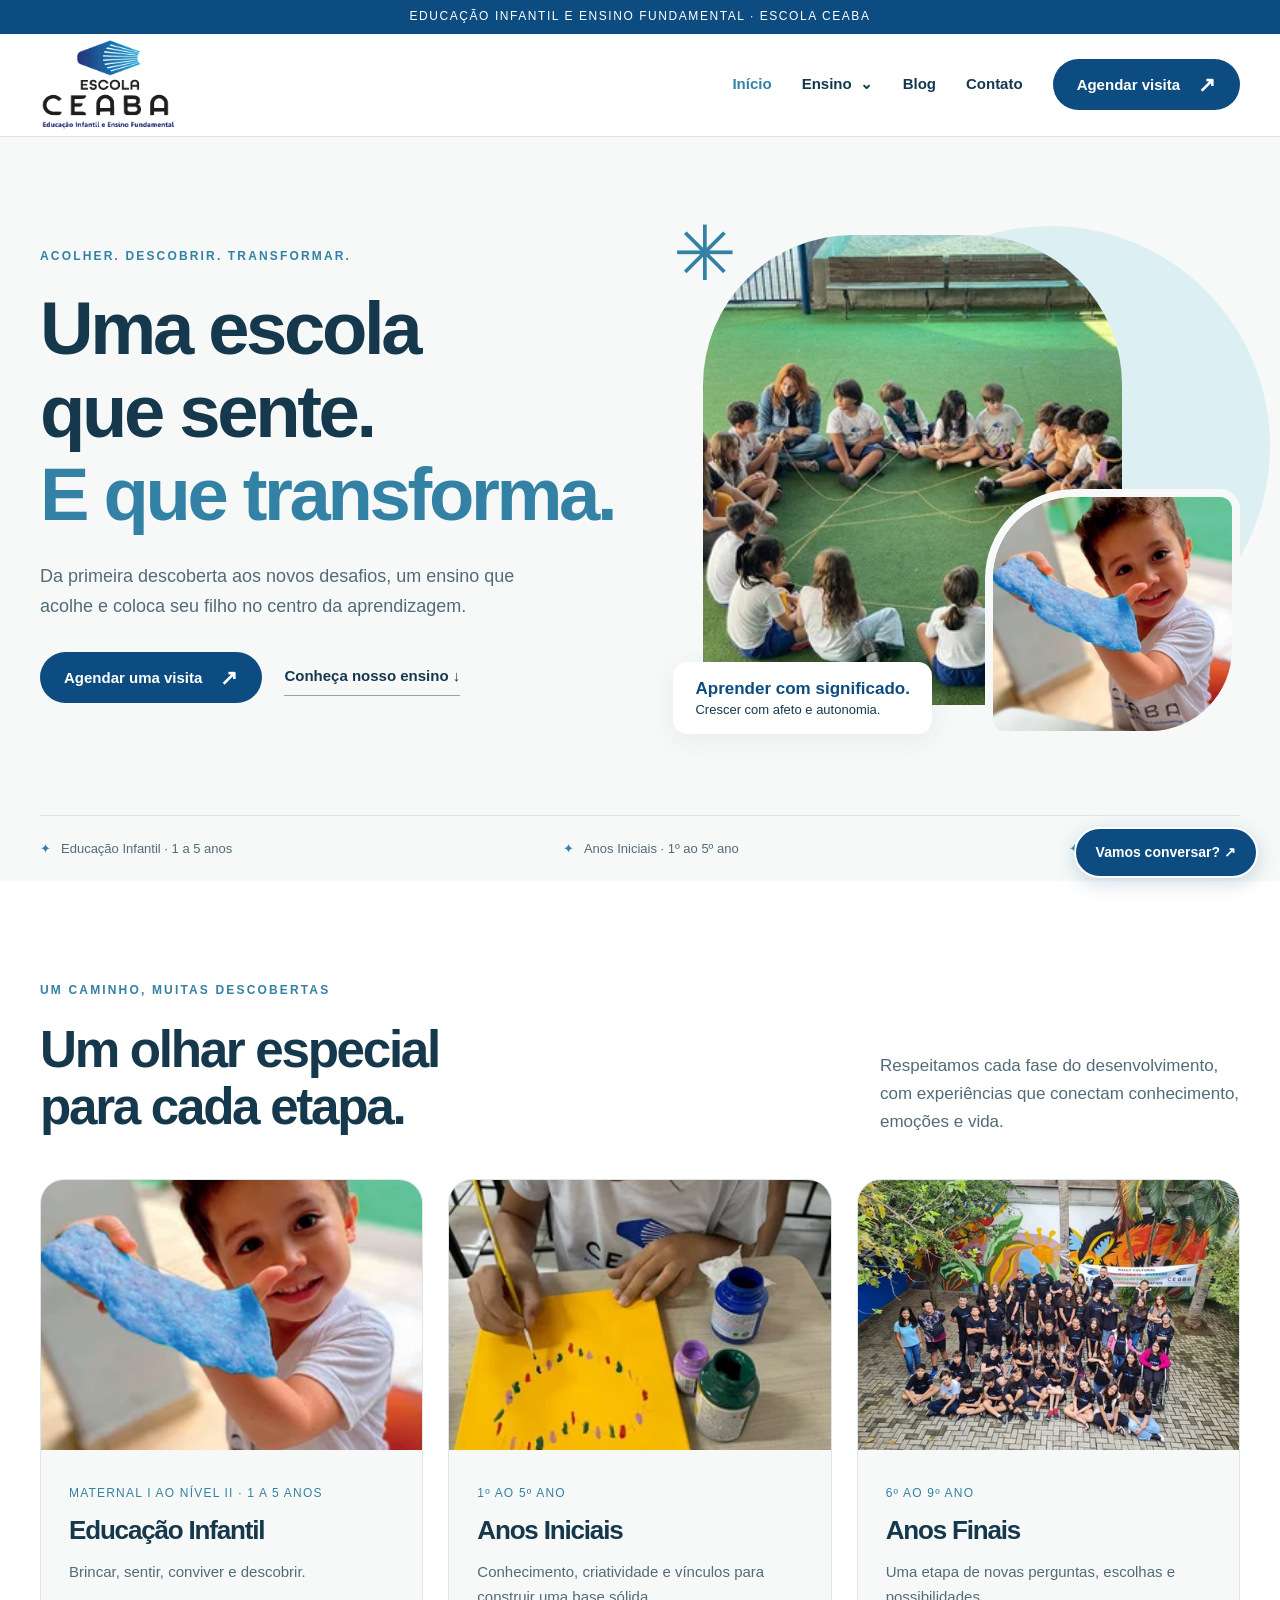
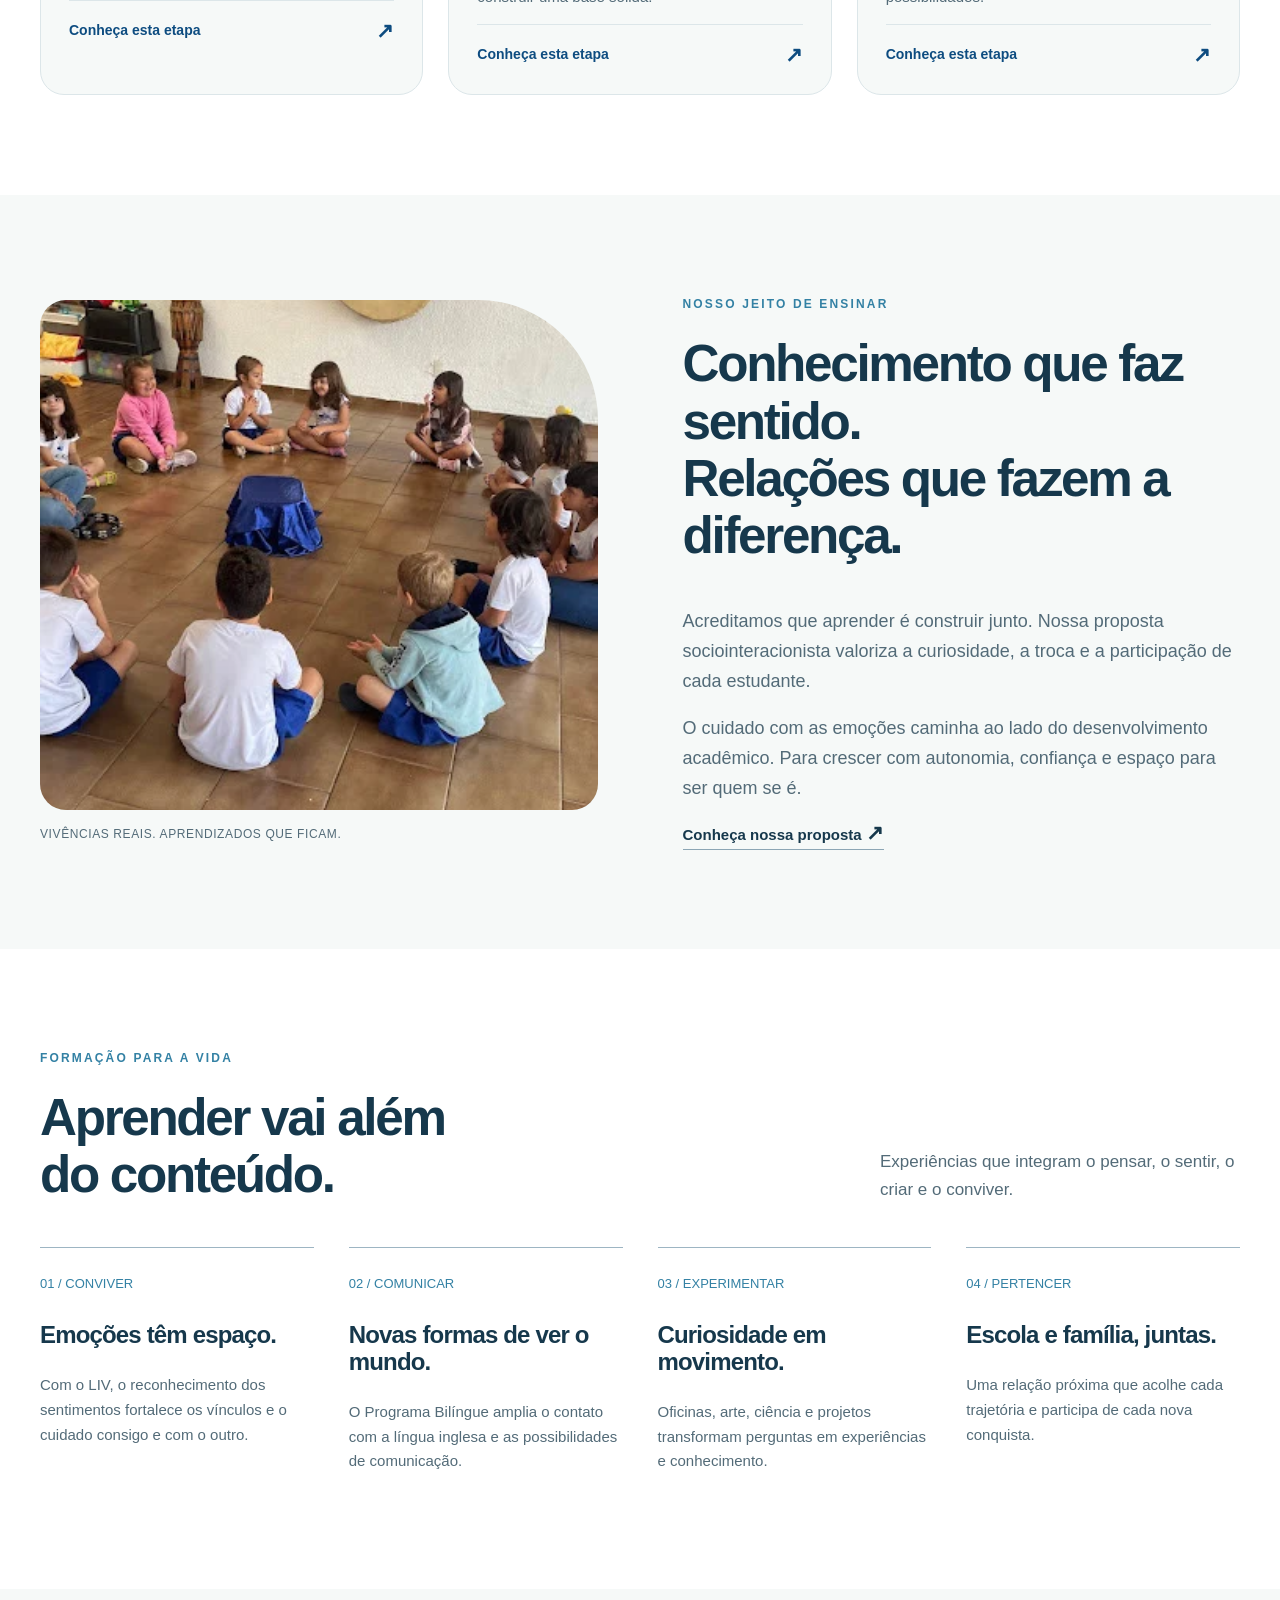
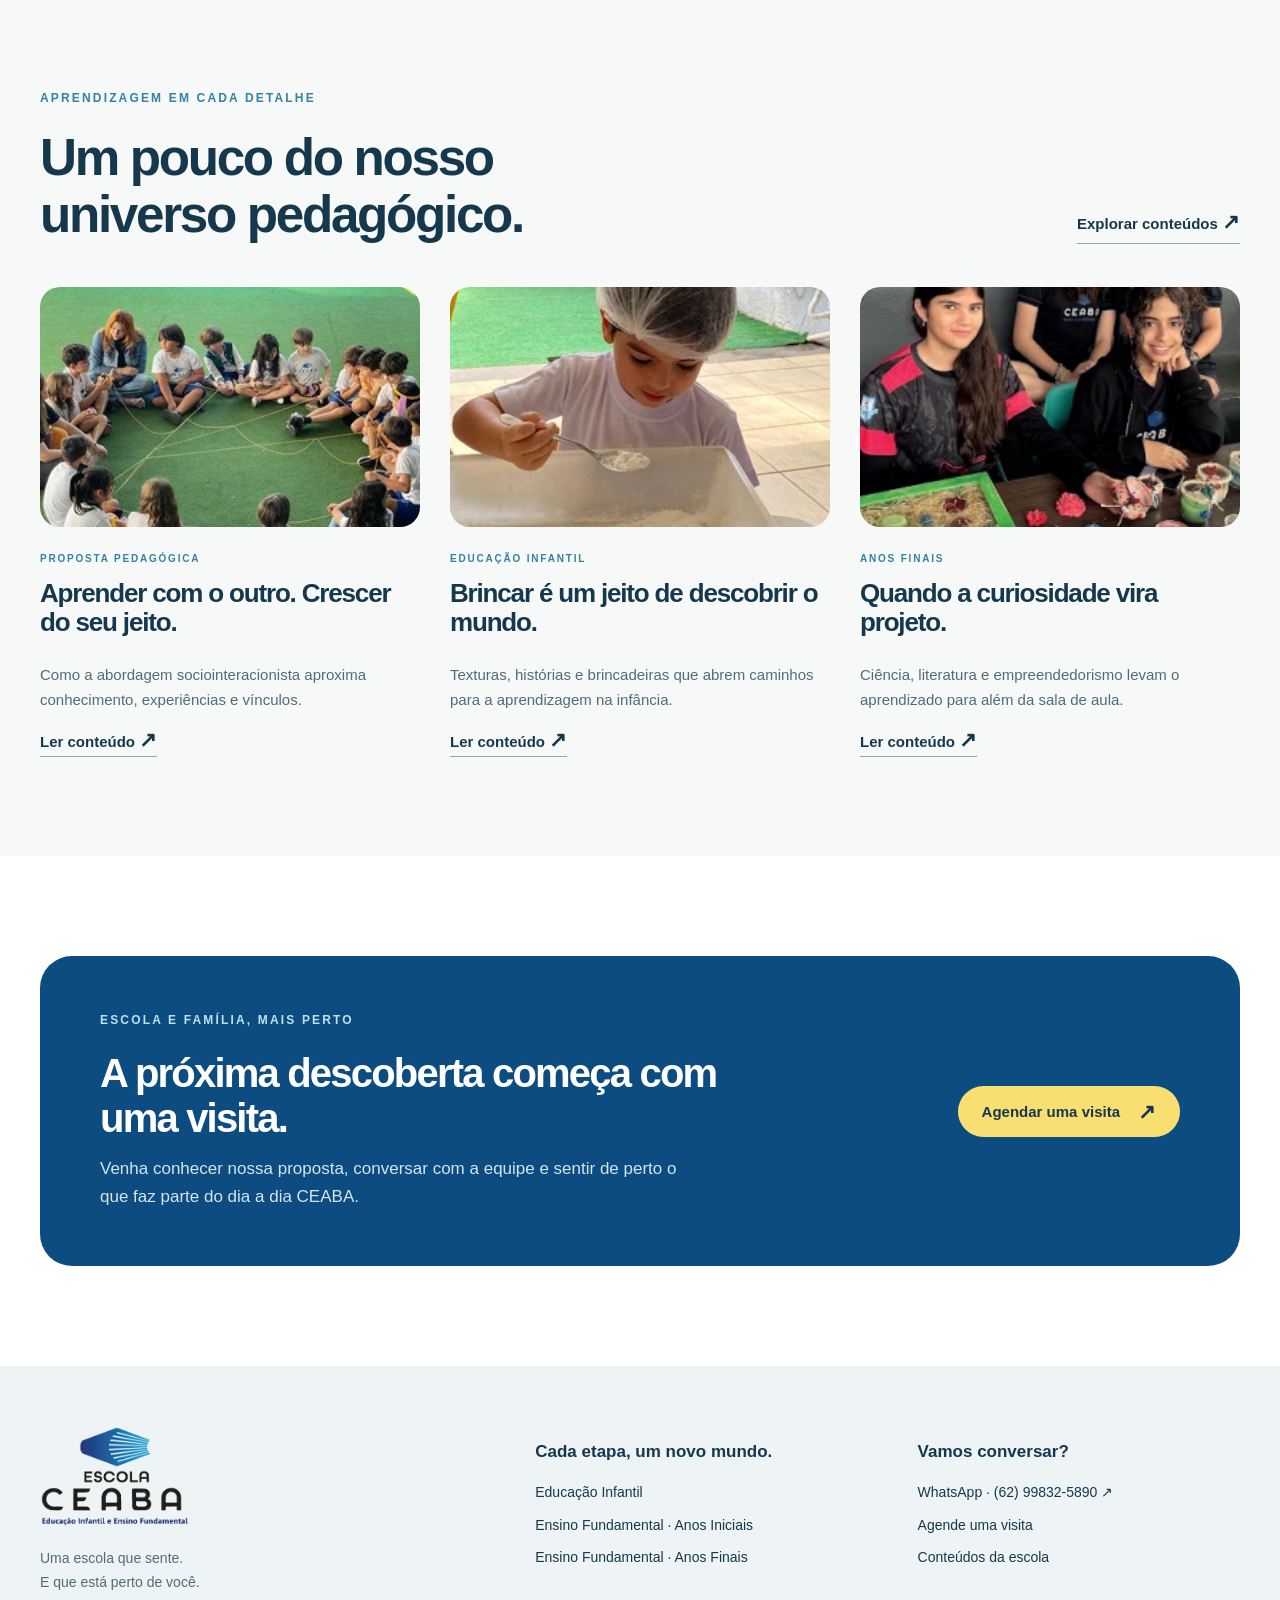
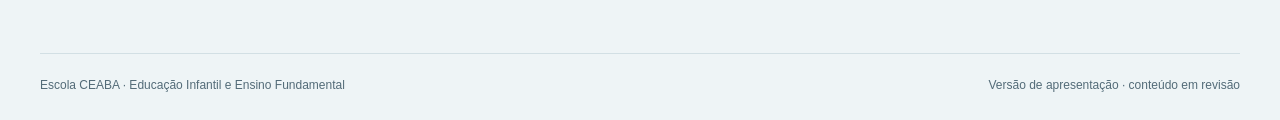
==== public/index.html @ 1a205216 "Cria primeira prévia do site CEABA compatível com HostGator" ====
<!doctype html>
<html lang="pt-BR"><head><meta charset="utf-8"><meta name="viewport" content="width=device-width,initial-scale=1">
<title>Uma escola que sente. E que transforma. | Escola CEABA</title><meta name="description" content="Conheça a proposta da Escola CEABA: Educação Infantil e Ensino Fundamental com acolhimento, aprendizagem e desenvolvimento integral.">
<meta name="robots" content="noindex,nofollow"><meta name="theme-color" content="#0d4c80">
<meta property="og:title" content="Uma escola que sente. E que transforma. | Escola CEABA"><meta property="og:description" content="Conheça a proposta da Escola CEABA: Educação Infantil e Ensino Fundamental com acolhimento, aprendizagem e desenvolvimento integral."><meta property="og:type" content="website"><meta property="og:locale" content="pt_BR">
<link rel="icon" href="assets/logo.png"><link rel="stylesheet" href="assets/style.css"><script src="assets/app.js" defer></script></head>
<body><a class="skip" href="#conteudo">Pular para o conteúdo</a><div class="topline">EDUCAÇÃO INFANTIL E ENSINO FUNDAMENTAL · ESCOLA CEABA</div>
<header class="header"><div class="wrap"><a class="brand" href="index.html" aria-label="Escola CEABA — início"><img src="assets/logo.png" alt="Escola CEABA" width="137" height="91"></a>
<button class="mobile-toggle" aria-controls="navigation" aria-expanded="false">Menu ☰</button>
<nav class="nav" id="navigation" aria-label="Navegação principal"><a href="index.html" aria-current="page">Início</a><details><summary>Ensino</summary><div class="subnav"><a href="educacao-infantil.html">Educação Infantil</a><a href="anos-iniciais.html">Anos Iniciais · 1º ao 5º</a><a href="anos-finais.html">Anos Finais · 6º ao 9º</a></div></details><a href="blog.html">Blog</a><a href="contato.html">Contato</a><a class="button " href="https://wa.me/5562998325890?text=Ol%C3%A1%21%20Estou%20entrando%20em%20contato%20atrav%C3%A9s%20do%20SITE%20para%20agendar%20uma%20visita." target="_blank" rel="noopener noreferrer">Agendar visita<span class="arrow" aria-hidden="true">↗</span></a></nav></div></header>
<main id="conteudo"><section class="hero"><div class="wrap"><div class="hero-grid"><div><span class="eyebrow">ACOLHER. DESCOBRIR. TRANSFORMAR.</span><h1>Uma escola<br>que sente.<br><em>E que transforma.</em></h1><p class="intro">Da primeira descoberta aos novos desafios, um ensino que acolhe e coloca seu filho no centro da aprendizagem.</p><div class="hero-actions"><a class="button " href="https://wa.me/5562998325890?text=Ol%C3%A1%21%20Estou%20entrando%20em%20contato%20atrav%C3%A9s%20do%20SITE%20para%20agendar%20uma%20visita." target="_blank" rel="noopener noreferrer">Agendar uma visita<span class="arrow" aria-hidden="true">↗</span></a><a class="text-link" href="#ensino">Conheça nosso ensino ↓</a></div></div><div class="hero-visual"><span class="visual-circle" aria-hidden="true"></span><span class="sun" aria-hidden="true">✳</span><img src="assets/acolhimento.webp" alt="Crianças em uma atividade coletiva no espaço da Escola CEABA" class="photo-main" loading="eager" decoding="async"><img src="assets/infantil.webp" alt="Criança explorando materiais em uma vivência da Educação Infantil" class="photo-small" loading="eager" decoding="async"><div class="photo-note"><strong>Aprender com significado.</strong>Crescer com afeto e autonomia.</div></div></div><div class="hero-bottom"><span>Educação Infantil · 1 a 5 anos</span><span>Anos Iniciais · 1º ao 5º ano</span><span>Anos Finais · 6º ao 9º ano</span></div></div></section>
<section class="section" id="ensino"><div class="wrap"><div class="section-head"><div><span class="eyebrow">UM CAMINHO, MUITAS DESCOBERTAS</span><h2>Um olhar especial<br>para cada etapa.</h2></div><p>Respeitamos cada fase do desenvolvimento, com experiências que conectam conhecimento, emoções e vida.</p></div><div class="stages"><a class="stage" href="educacao-infantil.html"><img src="assets/infantil.webp" alt="Vivência pedagógica da Escola CEABA" class="" loading="lazy" decoding="async"><div class="stage-body"><span class="label">Maternal I ao Nível II · 1 a 5 anos</span><h3>Educação Infantil</h3><p>Brincar, sentir, conviver e descobrir.</p><span class="more">Conheça esta etapa <span class="arrow" aria-hidden="true">↗</span></span></div></a><a class="stage" href="anos-iniciais.html"><img src="assets/iniciais.webp" alt="Vivência pedagógica da Escola CEABA" class="" loading="lazy" decoding="async"><div class="stage-body"><span class="label">1º ao 5º ano</span><h3>Anos Iniciais</h3><p>Conhecimento, criatividade e vínculos para construir uma base sólida.</p><span class="more">Conheça esta etapa <span class="arrow" aria-hidden="true">↗</span></span></div></a><a class="stage" href="anos-finais.html"><img src="assets/finais.webp" alt="Vivência pedagógica da Escola CEABA" class="" loading="lazy" decoding="async"><div class="stage-body"><span class="label">6º ao 9º ano</span><h3>Anos Finais</h3><p>Uma etapa de novas perguntas, escolhas e possibilidades.</p><span class="more">Conheça esta etapa <span class="arrow" aria-hidden="true">↗</span></span></div></a></div></div></section>
<section class="section soft" id="proposta"><div class="wrap split"><div class="split-photo"><img src="assets/musica.webp" alt="Estudantes em uma atividade de musicalização na Escola CEABA" class="" loading="lazy" decoding="async"><div class="caption">VIVÊNCIAS REAIS. APRENDIZADOS QUE FICAM.</div></div><div><span class="eyebrow">NOSSO JEITO DE ENSINAR</span><h2>Conhecimento que faz sentido.<br>Relações que fazem a diferença.</h2><p>Acreditamos que aprender é construir junto. Nossa proposta sociointeracionista valoriza a curiosidade, a troca e a participação de cada estudante.</p><p>O cuidado com as emoções caminha ao lado do desenvolvimento acadêmico. Para crescer com autonomia, confiança e espaço para ser quem se é.</p><a class="text-link" href="blog-aprender-com-o-outro.html">Conheça nossa proposta <span class="arrow" aria-hidden="true">↗</span></a></div></div></section>
<section class="section"><div class="wrap"><div class="section-head"><div><span class="eyebrow">FORMAÇÃO PARA A VIDA</span><h2>Aprender vai além<br>do conteúdo.</h2></div><p>Experiências que integram o pensar, o sentir, o criar e o conviver.</p></div><div class="pillars"><div class="pillar"><span class="pillar-number">01 / CONVIVER</span><h3>Emoções têm espaço.</h3><p>Com o LIV, o reconhecimento dos sentimentos fortalece os vínculos e o cuidado consigo e com o outro.</p></div><div class="pillar"><span class="pillar-number">02 / COMUNICAR</span><h3>Novas formas de ver o mundo.</h3><p>O Programa Bilíngue amplia o contato com a língua inglesa e as possibilidades de comunicação.</p></div><div class="pillar"><span class="pillar-number">03 / EXPERIMENTAR</span><h3>Curiosidade em movimento.</h3><p>Oficinas, arte, ciência e projetos transformam perguntas em experiências e conhecimento.</p></div><div class="pillar"><span class="pillar-number">04 / PERTENCER</span><h3>Escola e família, juntas.</h3><p>Uma relação próxima que acolhe cada trajetória e participa de cada nova conquista.</p></div></div></div></section>
<section class="section soft"><div class="wrap"><div class="section-head"><div><span class="eyebrow">APRENDIZAGEM EM CADA DETALHE</span><h2>Um pouco do nosso<br>universo pedagógico.</h2></div><a class="text-link" href="blog.html">Explorar conteúdos <span class="arrow" aria-hidden="true">↗</span></a></div><div class="story-grid"><article class="story"><a href="blog-aprender-com-o-outro.html"><img src="assets/acolhimento.webp" alt="Aprender com o outro. Crescer do seu jeito." class="" loading="lazy" decoding="async"><span class="eyebrow">Proposta pedagógica</span><h3>Aprender com o outro. Crescer do seu jeito.</h3><p>Como a abordagem sociointeracionista aproxima conhecimento, experiências e vínculos.</p><span class="text-link">Ler conteúdo <span class="arrow" aria-hidden="true">↗</span></span></a></article><article class="story"><a href="blog-brincar-e-descobrir.html"><img src="assets/sensorial.webp" alt="Brincar é um jeito de descobrir o mundo." class="" loading="lazy" decoding="async"><span class="eyebrow">Educação Infantil</span><h3>Brincar é um jeito de descobrir o mundo.</h3><p>Texturas, histórias e brincadeiras que abrem caminhos para a aprendizagem na infância.</p><span class="text-link">Ler conteúdo <span class="arrow" aria-hidden="true">↗</span></span></a></article><article class="story"><a href="blog-conhecimento-em-acao.html"><img src="assets/ciencias.webp" alt="Quando a curiosidade vira projeto." class="" loading="lazy" decoding="async"><span class="eyebrow">Anos Finais</span><h3>Quando a curiosidade vira projeto.</h3><p>Ciência, literatura e empreendedorismo levam o aprendizado para além da sala de aula.</p><span class="text-link">Ler conteúdo <span class="arrow" aria-hidden="true">↗</span></span></a></article></div></div></section><section class="section"><div class="wrap"><div class="wide-cta"><div><span class="eyebrow" style="color:#bce3ed">ESCOLA E FAMÍLIA, MAIS PERTO</span><h2>A próxima descoberta começa com uma visita.</h2><p>Venha conhecer nossa proposta, conversar com a equipe e sentir de perto o que faz parte do dia a dia CEABA.</p></div><a class="button yellow" href="https://wa.me/5562998325890?text=Ol%C3%A1%21%20Estou%20entrando%20em%20contato%20atrav%C3%A9s%20do%20SITE%20para%20agendar%20uma%20visita." target="_blank" rel="noopener noreferrer">Agendar uma visita<span class="arrow" aria-hidden="true">↗</span></a></div></div></section></main>
<footer class="footer"><div class="wrap"><div class="footer-grid"><div><img src="assets/logo.png" alt="Escola CEABA" width="150" height="101" loading="lazy"><p>Uma escola que sente.<br>E que está perto de você.</p></div><div><h3>Cada etapa, um novo mundo.</h3><a href="educacao-infantil.html">Educação Infantil</a><a href="anos-iniciais.html">Ensino Fundamental · Anos Iniciais</a><a href="anos-finais.html">Ensino Fundamental · Anos Finais</a></div><div><h3>Vamos conversar?</h3><a href="https://wa.me/5562998325890?text=Ol%C3%A1%21%20Estou%20entrando%20em%20contato%20atrav%C3%A9s%20do%20SITE%20para%20agendar%20uma%20visita." target="_blank" rel="noopener noreferrer">WhatsApp · (62) 99832-5890 ↗</a><a href="contato.html">Agende uma visita</a><a href="blog.html">Conteúdos da escola</a></div></div><div class="footer-bottom"><span>Escola CEABA · Educação Infantil e Ensino Fundamental</span><span>Versão de apresentação · conteúdo em revisão</span></div></div></footer>
<a class="whatsapp" href="https://wa.me/5562998325890?text=Ol%C3%A1%21%20Estou%20entrando%20em%20contato%20atrav%C3%A9s%20do%20SITE%20para%20agendar%20uma%20visita." target="_blank" rel="noopener noreferrer" aria-label="Conversar com a Escola CEABA pelo WhatsApp (abre em nova aba)">Vamos conversar? ↗</a></body></html>
---- public/assets/style.css ----
@charset "UTF-8";
:root{--navy:#0d4c80;--blue:#3381a4;--sky:#86ccdb;--ink:#16384c;--muted:#536b78;--paper:#f6f9f8;--yellow:#f9df72;--line:#dce6e9;--radius:24px}*{box-sizing:border-box}html{scroll-behavior:smooth;scroll-padding-top:120px}body{margin:0;color:var(--ink);font-family:"Trebuchet MS",Arial,sans-serif;font-size:17px;line-height:1.65;background:white}a{color:inherit;text-decoration:none}button{font:inherit;cursor:pointer}img{max-width:100%;display:block}h1,h2,h3,p{margin-top:0}h1,h2,h3{line-height:1.12;letter-spacing:-.045em}h1{font-size:clamp(44px,5.8vw,84px);font-weight:700}h2{font-size:clamp(32px,4vw,53px)}h3{font-size:26px}p{color:var(--muted)}.wrap{width:min(1200px,calc(100% - 64px));margin:auto}.skip{position:fixed;top:-100px;left:16px;padding:12px;background:white;z-index:100}.skip:focus{top:12px}:focus-visible{outline:3px solid #be6a00;outline-offset:5px}.topline{background:var(--navy);color:white;font-size:12px;letter-spacing:.13em;padding:7px;text-align:center}.header{position:sticky;top:0;background:#fffffff5;backdrop-filter:blur(15px);z-index:20;border-bottom:1px solid var(--line)}.header .wrap{display:flex;align-items:center;justify-content:space-between;gap:30px;min-height:102px}.brand img{width:137px;height:91px;object-fit:contain}.nav{display:flex;gap:30px;align-items:center;font-size:15px;font-weight:700}.nav>a:not(.button),.nav summary{padding:16px 0}.nav a[aria-current=page]{color:var(--blue)}.nav details{position:relative}.nav summary{cursor:pointer;list-style:none}.nav summary::after{content:'⌄';margin-left:8px}.subnav{position:absolute;top:100%;left:-22px;min-width:260px;background:white;box-shadow:0 15px 40px #123b5020;padding:14px;border-radius:15px;border:1px solid var(--line)}.subnav a{display:block;padding:12px;border-radius:8px}.subnav a:hover{background:var(--paper)}.button{display:inline-flex;align-items:center;justify-content:center;gap:18px;border:1px solid transparent;background:var(--navy);color:white;border-radius:100px;padding:14px 23px;font-size:15px;font-weight:700;line-height:1.4;transition:background .2s,transform .2s}.button:hover{background:#07395f;transform:translateY(-2px)}.button.light{background:white;color:var(--navy)}.button.yellow{background:var(--yellow);color:var(--ink)}.button.outline{background:transparent;color:var(--navy);border-color:#8aa4b4}.arrow{font-size:21px;line-height:1}.mobile-toggle{display:none}.eyebrow{display:block;text-transform:uppercase;font-size:12px;letter-spacing:.18em;font-weight:700;color:var(--blue);margin-bottom:20px}.hero{background:var(--paper);position:relative;overflow:hidden}.hero-grid{display:grid;grid-template-columns:1.03fr 1fr;gap:50px;align-items:center;padding-top:74px;padding-bottom:76px}.hero h1{margin-bottom:26px}.hero h1 em{font-style:normal;color:var(--blue)}.hero .intro{max-width:480px;font-size:18px;margin-bottom:30px}.hero-actions{display:flex;gap:22px;align-items:center;flex-wrap:wrap}.text-link{font-weight:700;font-size:15px;border-bottom:1px solid #8ca6b5;padding:6px 0}.hero-visual{position:relative;padding:24px 0 34px 30px;min-height:525px}.photo-main{width:78%;height:470px;object-fit:cover;image-rendering:auto;border-radius:150px 150px 26px 26px;position:relative;z-index:2}.photo-small{position:absolute;bottom:0;right:0;width:45%;height:250px;object-fit:cover;border:8px solid var(--paper);border-radius:90px 20px 90px 20px;z-index:3}.visual-circle{width:440px;height:440px;position:absolute;right:-30px;top:15px;border-radius:50%;background:#dceff2}.sun{position:absolute;left:0;top:5px;color:var(--blue);font-size:76px;line-height:1;z-index:3}.photo-note{position:absolute;bottom:5px;left:0;z-index:4;background:white;padding:15px 22px;border-radius:14px;box-shadow:0 6px 25px #173d4912;font-size:13px;line-height:1.4}.photo-note strong{display:block;color:var(--navy);font-size:17px}.hero-bottom{border-top:1px solid var(--line);display:flex;justify-content:space-between;gap:20px;padding:22px 0;font-size:13px;color:var(--muted)}.hero-bottom span::before{content:'✦';color:var(--blue);margin-right:10px}.section{padding:100px 0}.section.soft{background:var(--paper)}.section-head{display:flex;justify-content:space-between;gap:60px;align-items:flex-end;margin-bottom:43px}.section-head h2{max-width:600px;margin-bottom:0}.section-head p{max-width:360px;margin:0}.stages{display:grid;grid-template-columns:repeat(3,1fr);gap:25px}.stage{border-radius:var(--radius);overflow:hidden;background:var(--paper);border:1px solid var(--line);transition:transform .2s}.stage:hover{transform:translateY(-6px)}.stage>img{width:100%;height:270px;object-fit:cover}.stage-body{padding:28px}.stage .label{font-size:12px;color:var(--blue);text-transform:uppercase;letter-spacing:.1em}.stage h3{margin:10px 0 15px}.stage p{font-size:15px}.stage .more{display:flex;align-items:center;justify-content:space-between;font-size:14px;font-weight:700;padding-top:18px;border-top:1px solid var(--line);color:var(--navy)}.split{display:grid;grid-template-columns:1fr 1fr;gap:85px;align-items:center}.split-photo{position:relative}.split-photo>img{width:100%;height:510px;object-fit:cover;border-radius:26px 120px 26px 26px}.caption{margin-top:15px;font-size:12px;letter-spacing:.05em;color:var(--muted)}.quote-mark{font-size:80px;color:var(--sky);line-height:1;display:block}.split p{font-size:18px}.pillars{display:grid;grid-template-columns:repeat(4,1fr);gap:35px}.pillar{border-top:1px solid #9db5c3;padding-top:25px}.pillar-number{color:var(--blue);font-size:13px;margin-bottom:28px;display:block}.pillar h3{font-size:24px;letter-spacing:-.035em}.pillar p{font-size:15px}.wide-cta{background:var(--navy);color:white;border-radius:32px;padding:55px 60px;display:flex;align-items:center;justify-content:space-between;gap:30px;position:relative;overflow:hidden}.wide-cta h2{font-size:40px;max-width:620px;margin-bottom:15px}.wide-cta p{color:#d4e5ef;margin-bottom:0;max-width:590px}.wide-cta .button{flex-shrink:0}.story-grid{display:grid;grid-template-columns:repeat(3,1fr);gap:30px}.story img{width:100%;height:240px;object-fit:cover;border-radius:20px}.story .eyebrow{margin-top:24px;margin-bottom:12px;font-size:10px}.story h3{font-size:26px}.story p{font-size:15px}.story a:hover h3{text-decoration:underline}.footer{padding:60px 0 25px;background:#eef4f6}.footer-grid{display:grid;grid-template-columns:1.35fr 1fr 1fr;gap:60px}.footer img{width:150px;margin-bottom:20px}.footer p,.footer a{font-size:14px}.footer h3{font-size:17px;letter-spacing:0;margin:16px 0 20px}.footer a{display:block;margin:9px 0}.footer a:hover{text-decoration:underline}.footer-bottom{border-top:1px solid #d2dfe4;margin-top:45px;padding-top:22px;display:flex;justify-content:space-between;font-size:12px;color:var(--muted)}.whatsapp{position:fixed;bottom:22px;right:22px;z-index:30;background:var(--navy);color:white;box-shadow:0 5px 20px #0d4c8033;border:2px solid white;border-radius:40px;padding:12px 20px;font-size:14px;font-weight:700}.page-hero{padding:65px 0 70px;background:var(--paper)}.crumb{font-size:12px;color:var(--muted);margin-bottom:30px}.page-hero h1{font-size:clamp(40px,5vw,65px);max-width:800px}.page-hero .lead{font-size:20px;max-width:700px}.page-hero .split{gap:65px}.page-hero img{width:100%;height:420px;object-fit:cover;border-radius:90px 24px 90px 24px}.age{display:inline-block;margin-bottom:18px;border:1px solid #b2cbd5;border-radius:40px;padding:6px 14px;color:var(--blue);font-size:13px}.content{max-width:800px;margin:auto}.content h2{font-size:36px;margin-top:48px}.content p{font-size:18px}.projects{display:grid;grid-template-columns:1fr 1fr;gap:20px}.project{padding:28px 30px;background:var(--paper);border-radius:18px;border:1px solid var(--line)}.project h3{font-size:23px;margin-bottom:12px}.project p{font-size:16px;margin:0}.schedule{display:flex;gap:35px;padding:28px 0;border-top:1px solid var(--line);border-bottom:1px solid var(--line);margin:35px 0}.schedule strong{display:block;color:var(--navy)}.faq{margin-top:25px}.faq details{border-bottom:1px solid var(--line);padding:22px 0}.faq summary{font-weight:700;cursor:pointer}.faq p{padding-top:15px;margin-bottom:0}.contact-grid{display:grid;grid-template-columns:1fr 1fr;gap:50px}.contact-box{border:1px solid var(--line);border-radius:24px;padding:36px}.contact-box h2{font-size:30px}.contact-box ul{padding-left:20px;color:var(--muted)}.notice{background:#fff9e7;padding:20px 25px;border-left:3px solid #e8c45c;border-radius:5px;color:#615337;font-size:14px}.article-meta{font-size:12px;text-transform:uppercase;letter-spacing:.12em;color:var(--blue)}.article-cover{width:100%;max-height:480px;object-fit:cover;border-radius:24px;margin-bottom:45px}.article-nav{margin-bottom:30px}.visually-hidden{position:absolute;width:1px;height:1px;overflow:hidden;clip:rect(0,0,0,0)}
@media(min-width:1450px){.hero-grid{padding-top:90px;padding-bottom:90px}}@media(max-width:1000px){.nav{gap:18px}.header .wrap{gap:20px}.hero-grid{gap:20px}.hero-visual{min-height:450px}.photo-main{height:390px}.photo-small{height:220px}.visual-circle{width:330px;height:330px}.split{gap:40px}.pillars{grid-template-columns:1fr 1fr}.stage>img{height:220px}.stage-body{padding:22px}.wide-cta{padding:40px}.wide-cta h2{font-size:34px}.nav .button{padding:12px 17px}}
@media(max-width:760px){.wrap{width:calc(100% - 36px)}.topline{font-size:10px}.header .wrap{min-height:82px}.brand img{width:111px;height:73px}.mobile-toggle{display:block;padding:10px 16px;background:white;border:1px solid var(--line);border-radius:30px;font-size:14px}.nav{display:none;position:absolute;top:100%;left:0;width:100%;background:white;padding:20px;box-shadow:0 20px 30px #123b5015;align-items:stretch;gap:7px;border-bottom:1px solid var(--line)}.nav.open{display:flex;flex-direction:column}.nav>a:not(.button),.nav summary{padding:10px}.subnav{position:static;box-shadow:none;margin-bottom:10px;min-width:0;border:0;background:var(--paper)}.hero-grid{grid-template-columns:1fr;padding-top:45px;padding-bottom:35px}.hero h1{font-size:52px;max-width:520px}.hero .intro{font-size:17px}.hero-visual{width:min(500px,100%);margin:20px auto 0;min-height:400px;padding-left:20px}.photo-main{height:350px}.photo-small{height:205px}.visual-circle{right:0;width:300px;height:300px}.sun{font-size:60px}.photo-note{padding:12px 16px;font-size:11px}.photo-note strong{font-size:15px}.hero-bottom{flex-wrap:wrap;justify-content:center;gap:10px 22px;font-size:11px}.section{padding:62px 0}.section-head{display:block;margin-bottom:30px}.section-head p{margin-top:22px}.stages,.story-grid{grid-template-columns:1fr}.stage{display:grid;grid-template-columns:38% 1fr}.stage>img{height:100%;min-height:280px}.stage-body{padding:22px}.stage h3{font-size:27px}.split,.contact-grid{grid-template-columns:1fr;gap:35px}.split-photo>img{height:390px}.split h2{font-size:36px}.pillar-number{margin-bottom:18px}.pillar h3{font-size:23px}.pillars{gap:25px}.wide-cta{display:block;padding:33px 27px;border-radius:24px}.wide-cta h2{font-size:33px}.wide-cta .button{margin-top:25px}.story-grid{gap:40px}.story{display:grid;grid-template-columns:1fr}.story img{height:270px}.footer-grid{grid-template-columns:1fr;gap:20px}.footer-bottom{display:block;padding-bottom:55px}.footer-bottom span{display:block;margin-bottom:7px}.whatsapp{font-size:12px;padding:10px 15px;right:14px;bottom:14px}.page-hero{padding:40px 0 45px}.page-hero .split{gap:30px}.page-hero h1{font-size:44px}.page-hero img{height:320px}.projects{grid-template-columns:1fr}.schedule{flex-direction:column;gap:15px}.content h2{font-size:30px}.contact-box{padding:26px}}@media(prefers-reduced-motion:reduce){html{scroll-behavior:auto}*,*::before,*::after{transition:none!important;animation:none!important}}
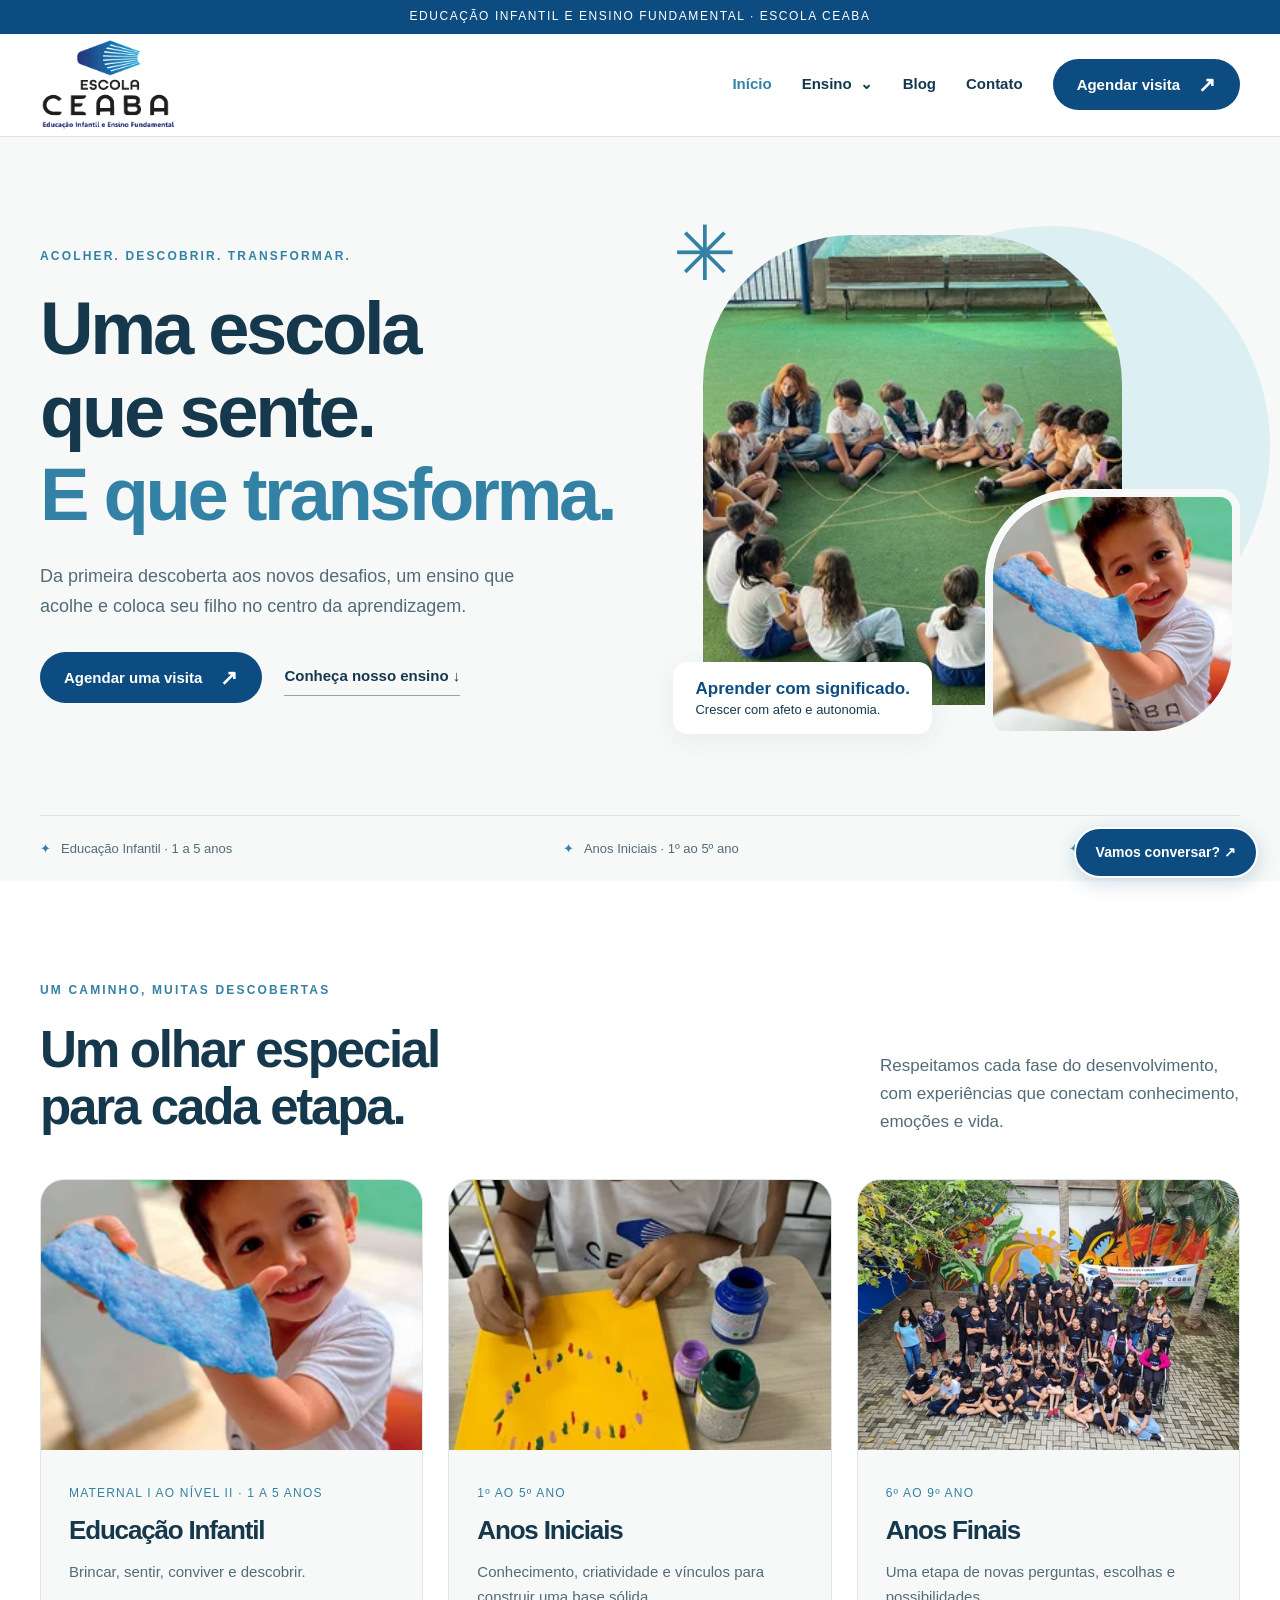
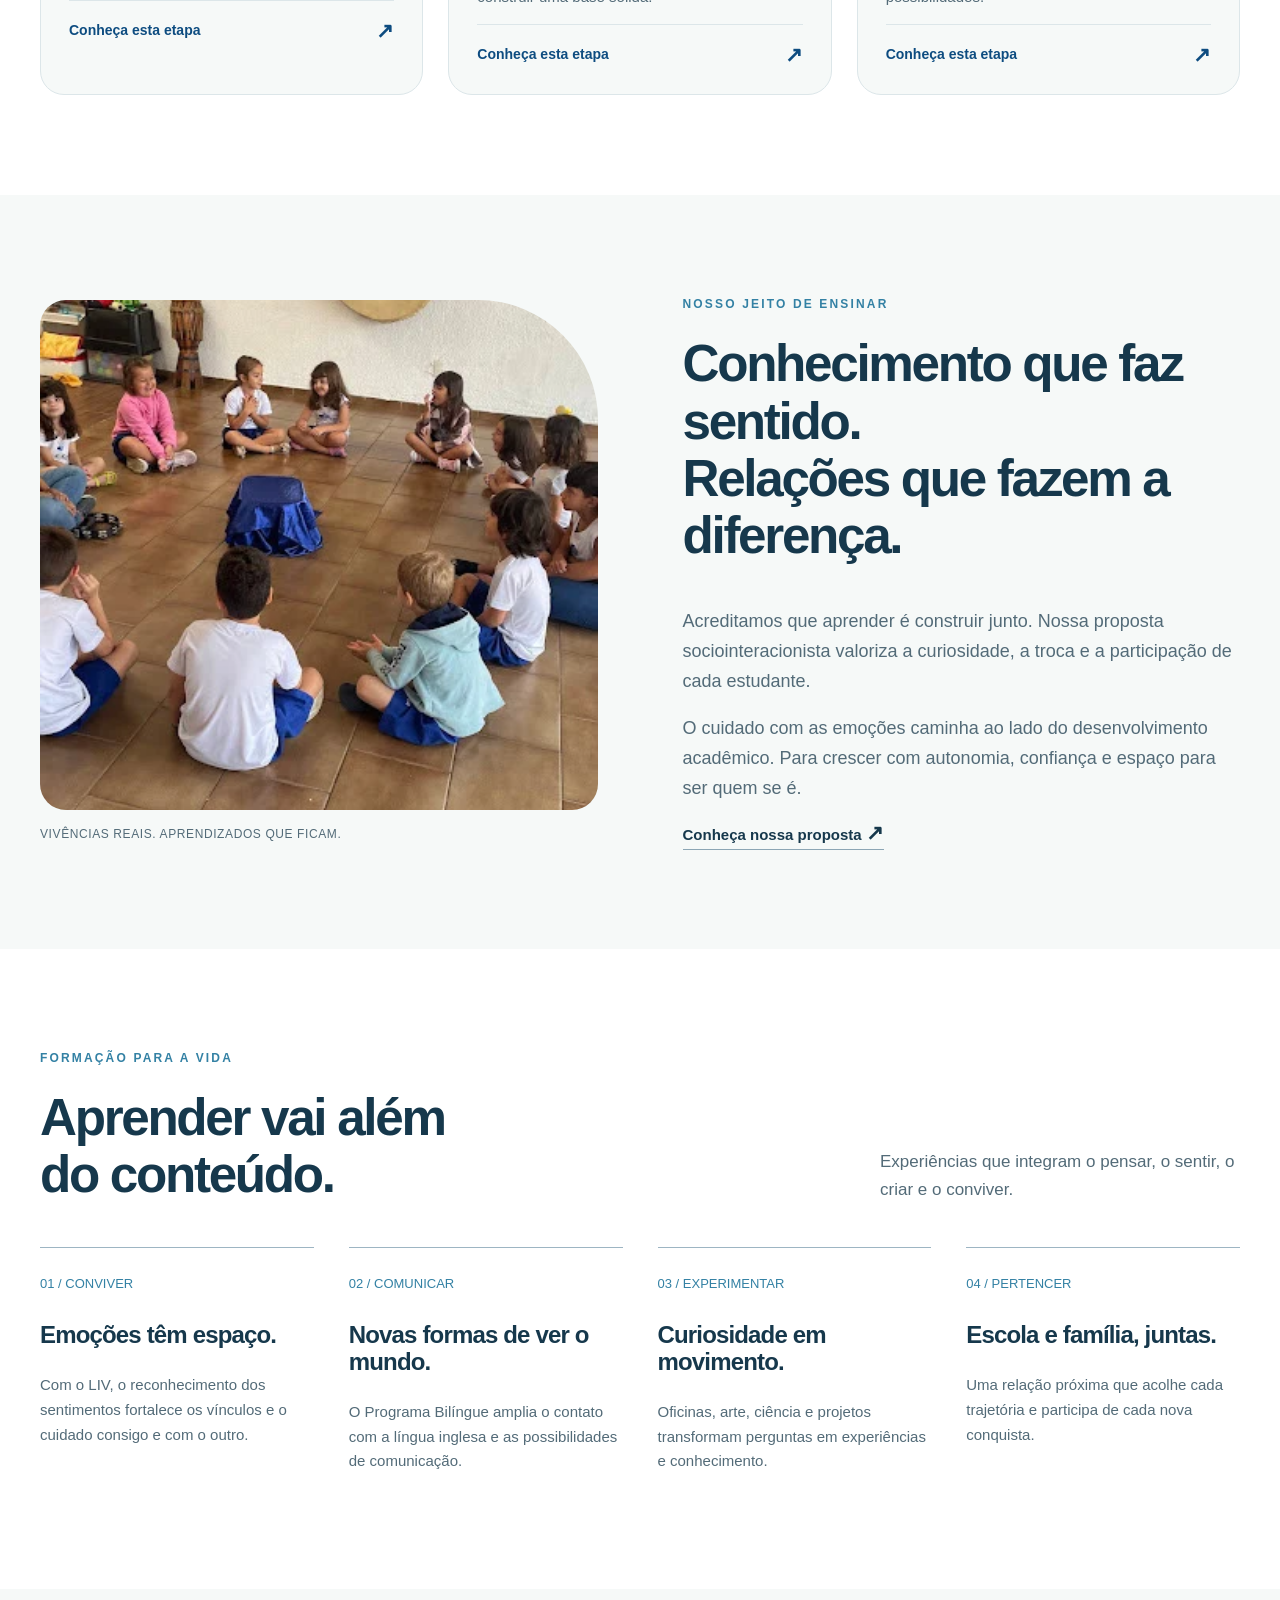
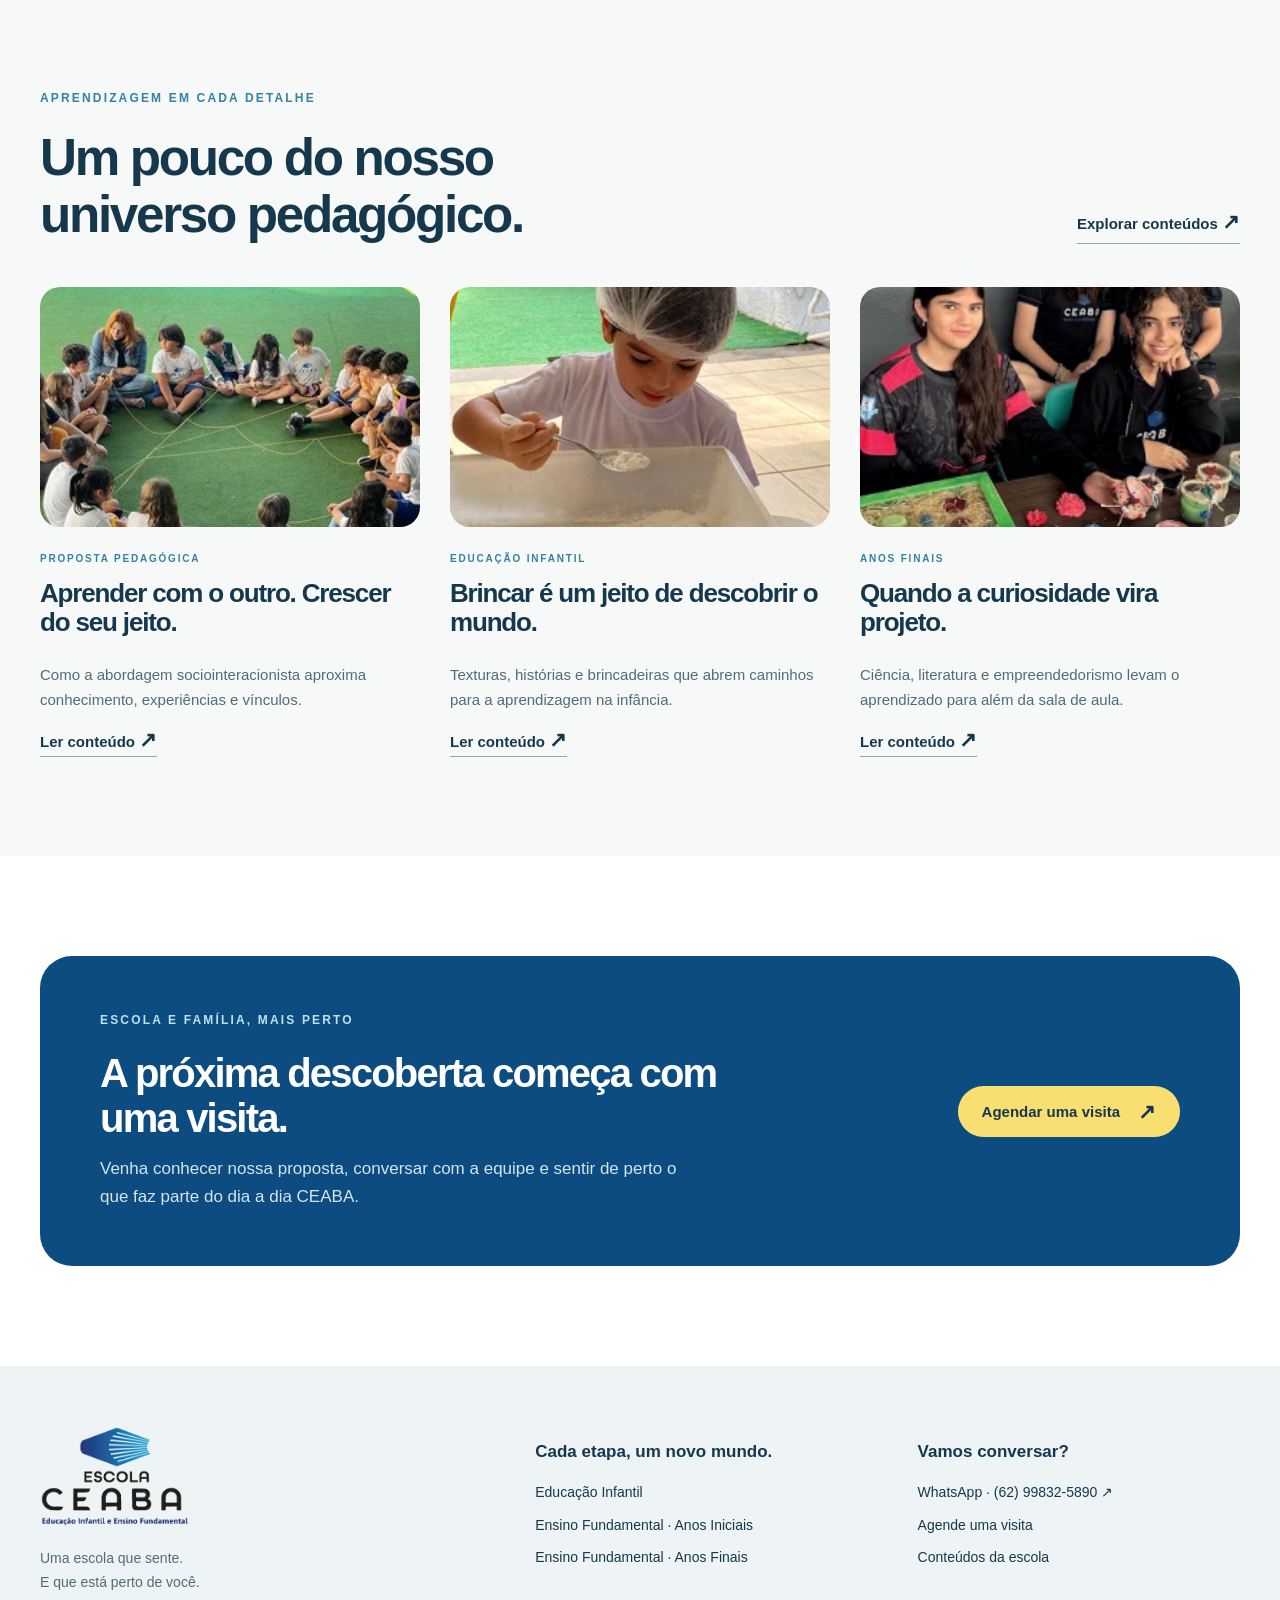
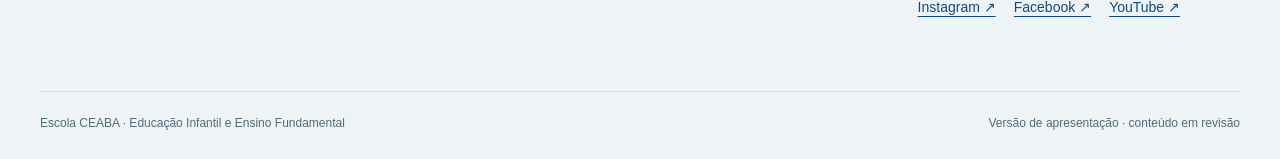
==== commit eb590e68: "Adiciona redes sociais oficiais e registra necessidade de painel" ====
--- a/public/index.html
+++ b/public/index.html
@@ -13,5 +13,5 @@
 <section class="section soft" id="proposta"><div class="wrap split"><div class="split-photo"><img src="assets/musica.webp" alt="Estudantes em uma atividade de musicalização na Escola CEABA" class="" loading="lazy" decoding="async"><div class="caption">VIVÊNCIAS REAIS. APRENDIZADOS QUE FICAM.</div></div><div><span class="eyebrow">NOSSO JEITO DE ENSINAR</span><h2>Conhecimento que faz sentido.<br>Relações que fazem a diferença.</h2><p>Acreditamos que aprender é construir junto. Nossa proposta sociointeracionista valoriza a curiosidade, a troca e a participação de cada estudante.</p><p>O cuidado com as emoções caminha ao lado do desenvolvimento acadêmico. Para crescer com autonomia, confiança e espaço para ser quem se é.</p><a class="text-link" href="blog-aprender-com-o-outro.html">Conheça nossa proposta <span class="arrow" aria-hidden="true">↗</span></a></div></div></section>
 <section class="section"><div class="wrap"><div class="section-head"><div><span class="eyebrow">FORMAÇÃO PARA A VIDA</span><h2>Aprender vai além<br>do conteúdo.</h2></div><p>Experiências que integram o pensar, o sentir, o criar e o conviver.</p></div><div class="pillars"><div class="pillar"><span class="pillar-number">01 / CONVIVER</span><h3>Emoções têm espaço.</h3><p>Com o LIV, o reconhecimento dos sentimentos fortalece os vínculos e o cuidado consigo e com o outro.</p></div><div class="pillar"><span class="pillar-number">02 / COMUNICAR</span><h3>Novas formas de ver o mundo.</h3><p>O Programa Bilíngue amplia o contato com a língua inglesa e as possibilidades de comunicação.</p></div><div class="pillar"><span class="pillar-number">03 / EXPERIMENTAR</span><h3>Curiosidade em movimento.</h3><p>Oficinas, arte, ciência e projetos transformam perguntas em experiências e conhecimento.</p></div><div class="pillar"><span class="pillar-number">04 / PERTENCER</span><h3>Escola e família, juntas.</h3><p>Uma relação próxima que acolhe cada trajetória e participa de cada nova conquista.</p></div></div></div></section>
 <section class="section soft"><div class="wrap"><div class="section-head"><div><span class="eyebrow">APRENDIZAGEM EM CADA DETALHE</span><h2>Um pouco do nosso<br>universo pedagógico.</h2></div><a class="text-link" href="blog.html">Explorar conteúdos <span class="arrow" aria-hidden="true">↗</span></a></div><div class="story-grid"><article class="story"><a href="blog-aprender-com-o-outro.html"><img src="assets/acolhimento.webp" alt="Aprender com o outro. Crescer do seu jeito." class="" loading="lazy" decoding="async"><span class="eyebrow">Proposta pedagógica</span><h3>Aprender com o outro. Crescer do seu jeito.</h3><p>Como a abordagem sociointeracionista aproxima conhecimento, experiências e vínculos.</p><span class="text-link">Ler conteúdo <span class="arrow" aria-hidden="true">↗</span></span></a></article><article class="story"><a href="blog-brincar-e-descobrir.html"><img src="assets/sensorial.webp" alt="Brincar é um jeito de descobrir o mundo." class="" loading="lazy" decoding="async"><span class="eyebrow">Educação Infantil</span><h3>Brincar é um jeito de descobrir o mundo.</h3><p>Texturas, histórias e brincadeiras que abrem caminhos para a aprendizagem na infância.</p><span class="text-link">Ler conteúdo <span class="arrow" aria-hidden="true">↗</span></span></a></article><article class="story"><a href="blog-conhecimento-em-acao.html"><img src="assets/ciencias.webp" alt="Quando a curiosidade vira projeto." class="" loading="lazy" decoding="async"><span class="eyebrow">Anos Finais</span><h3>Quando a curiosidade vira projeto.</h3><p>Ciência, literatura e empreendedorismo levam o aprendizado para além da sala de aula.</p><span class="text-link">Ler conteúdo <span class="arrow" aria-hidden="true">↗</span></span></a></article></div></div></section><section class="section"><div class="wrap"><div class="wide-cta"><div><span class="eyebrow" style="color:#bce3ed">ESCOLA E FAMÍLIA, MAIS PERTO</span><h2>A próxima descoberta começa com uma visita.</h2><p>Venha conhecer nossa proposta, conversar com a equipe e sentir de perto o que faz parte do dia a dia CEABA.</p></div><a class="button yellow" href="https://wa.me/5562998325890?text=Ol%C3%A1%21%20Estou%20entrando%20em%20contato%20atrav%C3%A9s%20do%20SITE%20para%20agendar%20uma%20visita." target="_blank" rel="noopener noreferrer">Agendar uma visita<span class="arrow" aria-hidden="true">↗</span></a></div></div></section></main>
-<footer class="footer"><div class="wrap"><div class="footer-grid"><div><img src="assets/logo.png" alt="Escola CEABA" width="150" height="101" loading="lazy"><p>Uma escola que sente.<br>E que está perto de você.</p></div><div><h3>Cada etapa, um novo mundo.</h3><a href="educacao-infantil.html">Educação Infantil</a><a href="anos-iniciais.html">Ensino Fundamental · Anos Iniciais</a><a href="anos-finais.html">Ensino Fundamental · Anos Finais</a></div><div><h3>Vamos conversar?</h3><a href="https://wa.me/5562998325890?text=Ol%C3%A1%21%20Estou%20entrando%20em%20contato%20atrav%C3%A9s%20do%20SITE%20para%20agendar%20uma%20visita." target="_blank" rel="noopener noreferrer">WhatsApp · (62) 99832-5890 ↗</a><a href="contato.html">Agende uma visita</a><a href="blog.html">Conteúdos da escola</a></div></div><div class="footer-bottom"><span>Escola CEABA · Educação Infantil e Ensino Fundamental</span><span>Versão de apresentação · conteúdo em revisão</span></div></div></footer>
+<footer class="footer"><div class="wrap"><div class="footer-grid"><div><img src="assets/logo.png" alt="Escola CEABA" width="150" height="101" loading="lazy"><p>Uma escola que sente.<br>E que está perto de você.</p></div><div><h3>Cada etapa, um novo mundo.</h3><a href="educacao-infantil.html">Educação Infantil</a><a href="anos-iniciais.html">Ensino Fundamental · Anos Iniciais</a><a href="anos-finais.html">Ensino Fundamental · Anos Finais</a></div><div><h3>Vamos conversar?</h3><a href="https://wa.me/5562998325890?text=Ol%C3%A1%21%20Estou%20entrando%20em%20contato%20atrav%C3%A9s%20do%20SITE%20para%20agendar%20uma%20visita." target="_blank" rel="noopener noreferrer">WhatsApp · (62) 99832-5890 ↗</a><a href="contato.html">Agende uma visita</a><a href="blog.html">Conteúdos da escola</a><div class="social-links" aria-label="Redes sociais da Escola CEABA"><a href="https://www.instagram.com/escola.ceaba" target="_blank" rel="noopener noreferrer" aria-label="Instagram da Escola CEABA (abre em nova aba)">Instagram ↗</a><a href="https://www.facebook.com/ceabagoiania" target="_blank" rel="noopener noreferrer" aria-label="Facebook da Escola CEABA (abre em nova aba)">Facebook ↗</a><a href="https://www.youtube.com/@escolaceaba/videos" target="_blank" rel="noopener noreferrer" aria-label="YouTube da Escola CEABA (abre em nova aba)">YouTube ↗</a></div></div></div><div class="footer-bottom"><span>Escola CEABA · Educação Infantil e Ensino Fundamental</span><span>Versão de apresentação · conteúdo em revisão</span></div></div></footer>
 <a class="whatsapp" href="https://wa.me/5562998325890?text=Ol%C3%A1%21%20Estou%20entrando%20em%20contato%20atrav%C3%A9s%20do%20SITE%20para%20agendar%20uma%20visita." target="_blank" rel="noopener noreferrer" aria-label="Conversar com a Escola CEABA pelo WhatsApp (abre em nova aba)">Vamos conversar? ↗</a></body></html>
--- a/public/assets/style.css
+++ b/public/assets/style.css
@@ -2,3 +2,5 @@
 :root{--navy:#0d4c80;--blue:#3381a4;--sky:#86ccdb;--ink:#16384c;--muted:#536b78;--paper:#f6f9f8;--yellow:#f9df72;--line:#dce6e9;--radius:24px}*{box-sizing:border-box}html{scroll-behavior:smooth;scroll-padding-top:120px}body{margin:0;color:var(--ink);font-family:"Trebuchet MS",Arial,sans-serif;font-size:17px;line-height:1.65;background:white}a{color:inherit;text-decoration:none}button{font:inherit;cursor:pointer}img{max-width:100%;display:block}h1,h2,h3,p{margin-top:0}h1,h2,h3{line-height:1.12;letter-spacing:-.045em}h1{font-size:clamp(44px,5.8vw,84px);font-weight:700}h2{font-size:clamp(32px,4vw,53px)}h3{font-size:26px}p{color:var(--muted)}.wrap{width:min(1200px,calc(100% - 64px));margin:auto}.skip{position:fixed;top:-100px;left:16px;padding:12px;background:white;z-index:100}.skip:focus{top:12px}:focus-visible{outline:3px solid #be6a00;outline-offset:5px}.topline{background:var(--navy);color:white;font-size:12px;letter-spacing:.13em;padding:7px;text-align:center}.header{position:sticky;top:0;background:#fffffff5;backdrop-filter:blur(15px);z-index:20;border-bottom:1px solid var(--line)}.header .wrap{display:flex;align-items:center;justify-content:space-between;gap:30px;min-height:102px}.brand img{width:137px;height:91px;object-fit:contain}.nav{display:flex;gap:30px;align-items:center;font-size:15px;font-weight:700}.nav>a:not(.button),.nav summary{padding:16px 0}.nav a[aria-current=page]{color:var(--blue)}.nav details{position:relative}.nav summary{cursor:pointer;list-style:none}.nav summary::after{content:'⌄';margin-left:8px}.subnav{position:absolute;top:100%;left:-22px;min-width:260px;background:white;box-shadow:0 15px 40px #123b5020;padding:14px;border-radius:15px;border:1px solid var(--line)}.subnav a{display:block;padding:12px;border-radius:8px}.subnav a:hover{background:var(--paper)}.button{display:inline-flex;align-items:center;justify-content:center;gap:18px;border:1px solid transparent;background:var(--navy);color:white;border-radius:100px;padding:14px 23px;font-size:15px;font-weight:700;line-height:1.4;transition:background .2s,transform .2s}.button:hover{background:#07395f;transform:translateY(-2px)}.button.light{background:white;color:var(--navy)}.button.yellow{background:var(--yellow);color:var(--ink)}.button.outline{background:transparent;color:var(--navy);border-color:#8aa4b4}.arrow{font-size:21px;line-height:1}.mobile-toggle{display:none}.eyebrow{display:block;text-transform:uppercase;font-size:12px;letter-spacing:.18em;font-weight:700;color:var(--blue);margin-bottom:20px}.hero{background:var(--paper);position:relative;overflow:hidden}.hero-grid{display:grid;grid-template-columns:1.03fr 1fr;gap:50px;align-items:center;padding-top:74px;padding-bottom:76px}.hero h1{margin-bottom:26px}.hero h1 em{font-style:normal;color:var(--blue)}.hero .intro{max-width:480px;font-size:18px;margin-bottom:30px}.hero-actions{display:flex;gap:22px;align-items:center;flex-wrap:wrap}.text-link{font-weight:700;font-size:15px;border-bottom:1px solid #8ca6b5;padding:6px 0}.hero-visual{position:relative;padding:24px 0 34px 30px;min-height:525px}.photo-main{width:78%;height:470px;object-fit:cover;image-rendering:auto;border-radius:150px 150px 26px 26px;position:relative;z-index:2}.photo-small{position:absolute;bottom:0;right:0;width:45%;height:250px;object-fit:cover;border:8px solid var(--paper);border-radius:90px 20px 90px 20px;z-index:3}.visual-circle{width:440px;height:440px;position:absolute;right:-30px;top:15px;border-radius:50%;background:#dceff2}.sun{position:absolute;left:0;top:5px;color:var(--blue);font-size:76px;line-height:1;z-index:3}.photo-note{position:absolute;bottom:5px;left:0;z-index:4;background:white;padding:15px 22px;border-radius:14px;box-shadow:0 6px 25px #173d4912;font-size:13px;line-height:1.4}.photo-note strong{display:block;color:var(--navy);font-size:17px}.hero-bottom{border-top:1px solid var(--line);display:flex;justify-content:space-between;gap:20px;padding:22px 0;font-size:13px;color:var(--muted)}.hero-bottom span::before{content:'✦';color:var(--blue);margin-right:10px}.section{padding:100px 0}.section.soft{background:var(--paper)}.section-head{display:flex;justify-content:space-between;gap:60px;align-items:flex-end;margin-bottom:43px}.section-head h2{max-width:600px;margin-bottom:0}.section-head p{max-width:360px;margin:0}.stages{display:grid;grid-template-columns:repeat(3,1fr);gap:25px}.stage{border-radius:var(--radius);overflow:hidden;background:var(--paper);border:1px solid var(--line);transition:transform .2s}.stage:hover{transform:translateY(-6px)}.stage>img{width:100%;height:270px;object-fit:cover}.stage-body{padding:28px}.stage .label{font-size:12px;color:var(--blue);text-transform:uppercase;letter-spacing:.1em}.stage h3{margin:10px 0 15px}.stage p{font-size:15px}.stage .more{display:flex;align-items:center;justify-content:space-between;font-size:14px;font-weight:700;padding-top:18px;border-top:1px solid var(--line);color:var(--navy)}.split{display:grid;grid-template-columns:1fr 1fr;gap:85px;align-items:center}.split-photo{position:relative}.split-photo>img{width:100%;height:510px;object-fit:cover;border-radius:26px 120px 26px 26px}.caption{margin-top:15px;font-size:12px;letter-spacing:.05em;color:var(--muted)}.quote-mark{font-size:80px;color:var(--sky);line-height:1;display:block}.split p{font-size:18px}.pillars{display:grid;grid-template-columns:repeat(4,1fr);gap:35px}.pillar{border-top:1px solid #9db5c3;padding-top:25px}.pillar-number{color:var(--blue);font-size:13px;margin-bottom:28px;display:block}.pillar h3{font-size:24px;letter-spacing:-.035em}.pillar p{font-size:15px}.wide-cta{background:var(--navy);color:white;border-radius:32px;padding:55px 60px;display:flex;align-items:center;justify-content:space-between;gap:30px;position:relative;overflow:hidden}.wide-cta h2{font-size:40px;max-width:620px;margin-bottom:15px}.wide-cta p{color:#d4e5ef;margin-bottom:0;max-width:590px}.wide-cta .button{flex-shrink:0}.story-grid{display:grid;grid-template-columns:repeat(3,1fr);gap:30px}.story img{width:100%;height:240px;object-fit:cover;border-radius:20px}.story .eyebrow{margin-top:24px;margin-bottom:12px;font-size:10px}.story h3{font-size:26px}.story p{font-size:15px}.story a:hover h3{text-decoration:underline}.footer{padding:60px 0 25px;background:#eef4f6}.footer-grid{display:grid;grid-template-columns:1.35fr 1fr 1fr;gap:60px}.footer img{width:150px;margin-bottom:20px}.footer p,.footer a{font-size:14px}.footer h3{font-size:17px;letter-spacing:0;margin:16px 0 20px}.footer a{display:block;margin:9px 0}.footer a:hover{text-decoration:underline}.footer-bottom{border-top:1px solid #d2dfe4;margin-top:45px;padding-top:22px;display:flex;justify-content:space-between;font-size:12px;color:var(--muted)}.whatsapp{position:fixed;bottom:22px;right:22px;z-index:30;background:var(--navy);color:white;box-shadow:0 5px 20px #0d4c8033;border:2px solid white;border-radius:40px;padding:12px 20px;font-size:14px;font-weight:700}.page-hero{padding:65px 0 70px;background:var(--paper)}.crumb{font-size:12px;color:var(--muted);margin-bottom:30px}.page-hero h1{font-size:clamp(40px,5vw,65px);max-width:800px}.page-hero .lead{font-size:20px;max-width:700px}.page-hero .split{gap:65px}.page-hero img{width:100%;height:420px;object-fit:cover;border-radius:90px 24px 90px 24px}.age{display:inline-block;margin-bottom:18px;border:1px solid #b2cbd5;border-radius:40px;padding:6px 14px;color:var(--blue);font-size:13px}.content{max-width:800px;margin:auto}.content h2{font-size:36px;margin-top:48px}.content p{font-size:18px}.projects{display:grid;grid-template-columns:1fr 1fr;gap:20px}.project{padding:28px 30px;background:var(--paper);border-radius:18px;border:1px solid var(--line)}.project h3{font-size:23px;margin-bottom:12px}.project p{font-size:16px;margin:0}.schedule{display:flex;gap:35px;padding:28px 0;border-top:1px solid var(--line);border-bottom:1px solid var(--line);margin:35px 0}.schedule strong{display:block;color:var(--navy)}.faq{margin-top:25px}.faq details{border-bottom:1px solid var(--line);padding:22px 0}.faq summary{font-weight:700;cursor:pointer}.faq p{padding-top:15px;margin-bottom:0}.contact-grid{display:grid;grid-template-columns:1fr 1fr;gap:50px}.contact-box{border:1px solid var(--line);border-radius:24px;padding:36px}.contact-box h2{font-size:30px}.contact-box ul{padding-left:20px;color:var(--muted)}.notice{background:#fff9e7;padding:20px 25px;border-left:3px solid #e8c45c;border-radius:5px;color:#615337;font-size:14px}.article-meta{font-size:12px;text-transform:uppercase;letter-spacing:.12em;color:var(--blue)}.article-cover{width:100%;max-height:480px;object-fit:cover;border-radius:24px;margin-bottom:45px}.article-nav{margin-bottom:30px}.visually-hidden{position:absolute;width:1px;height:1px;overflow:hidden;clip:rect(0,0,0,0)}
 @media(min-width:1450px){.hero-grid{padding-top:90px;padding-bottom:90px}}@media(max-width:1000px){.nav{gap:18px}.header .wrap{gap:20px}.hero-grid{gap:20px}.hero-visual{min-height:450px}.photo-main{height:390px}.photo-small{height:220px}.visual-circle{width:330px;height:330px}.split{gap:40px}.pillars{grid-template-columns:1fr 1fr}.stage>img{height:220px}.stage-body{padding:22px}.wide-cta{padding:40px}.wide-cta h2{font-size:34px}.nav .button{padding:12px 17px}}
 @media(max-width:760px){.wrap{width:calc(100% - 36px)}.topline{font-size:10px}.header .wrap{min-height:82px}.brand img{width:111px;height:73px}.mobile-toggle{display:block;padding:10px 16px;background:white;border:1px solid var(--line);border-radius:30px;font-size:14px}.nav{display:none;position:absolute;top:100%;left:0;width:100%;background:white;padding:20px;box-shadow:0 20px 30px #123b5015;align-items:stretch;gap:7px;border-bottom:1px solid var(--line)}.nav.open{display:flex;flex-direction:column}.nav>a:not(.button),.nav summary{padding:10px}.subnav{position:static;box-shadow:none;margin-bottom:10px;min-width:0;border:0;background:var(--paper)}.hero-grid{grid-template-columns:1fr;padding-top:45px;padding-bottom:35px}.hero h1{font-size:52px;max-width:520px}.hero .intro{font-size:17px}.hero-visual{width:min(500px,100%);margin:20px auto 0;min-height:400px;padding-left:20px}.photo-main{height:350px}.photo-small{height:205px}.visual-circle{right:0;width:300px;height:300px}.sun{font-size:60px}.photo-note{padding:12px 16px;font-size:11px}.photo-note strong{font-size:15px}.hero-bottom{flex-wrap:wrap;justify-content:center;gap:10px 22px;font-size:11px}.section{padding:62px 0}.section-head{display:block;margin-bottom:30px}.section-head p{margin-top:22px}.stages,.story-grid{grid-template-columns:1fr}.stage{display:grid;grid-template-columns:38% 1fr}.stage>img{height:100%;min-height:280px}.stage-body{padding:22px}.stage h3{font-size:27px}.split,.contact-grid{grid-template-columns:1fr;gap:35px}.split-photo>img{height:390px}.split h2{font-size:36px}.pillar-number{margin-bottom:18px}.pillar h3{font-size:23px}.pillars{gap:25px}.wide-cta{display:block;padding:33px 27px;border-radius:24px}.wide-cta h2{font-size:33px}.wide-cta .button{margin-top:25px}.story-grid{gap:40px}.story{display:grid;grid-template-columns:1fr}.story img{height:270px}.footer-grid{grid-template-columns:1fr;gap:20px}.footer-bottom{display:block;padding-bottom:55px}.footer-bottom span{display:block;margin-bottom:7px}.whatsapp{font-size:12px;padding:10px 15px;right:14px;bottom:14px}.page-hero{padding:40px 0 45px}.page-hero .split{gap:30px}.page-hero h1{font-size:44px}.page-hero img{height:320px}.projects{grid-template-columns:1fr}.schedule{flex-direction:column;gap:15px}.content h2{font-size:30px}.contact-box{padding:26px}}@media(prefers-reduced-motion:reduce){html{scroll-behavior:auto}*,*::before,*::after{transition:none!important;animation:none!important}}
+
+.social-links{display:flex;flex-wrap:wrap;gap:8px 18px;margin:18px 0}.social-links a{font-size:14px;color:var(--navy);text-decoration:underline;text-underline-offset:4px}
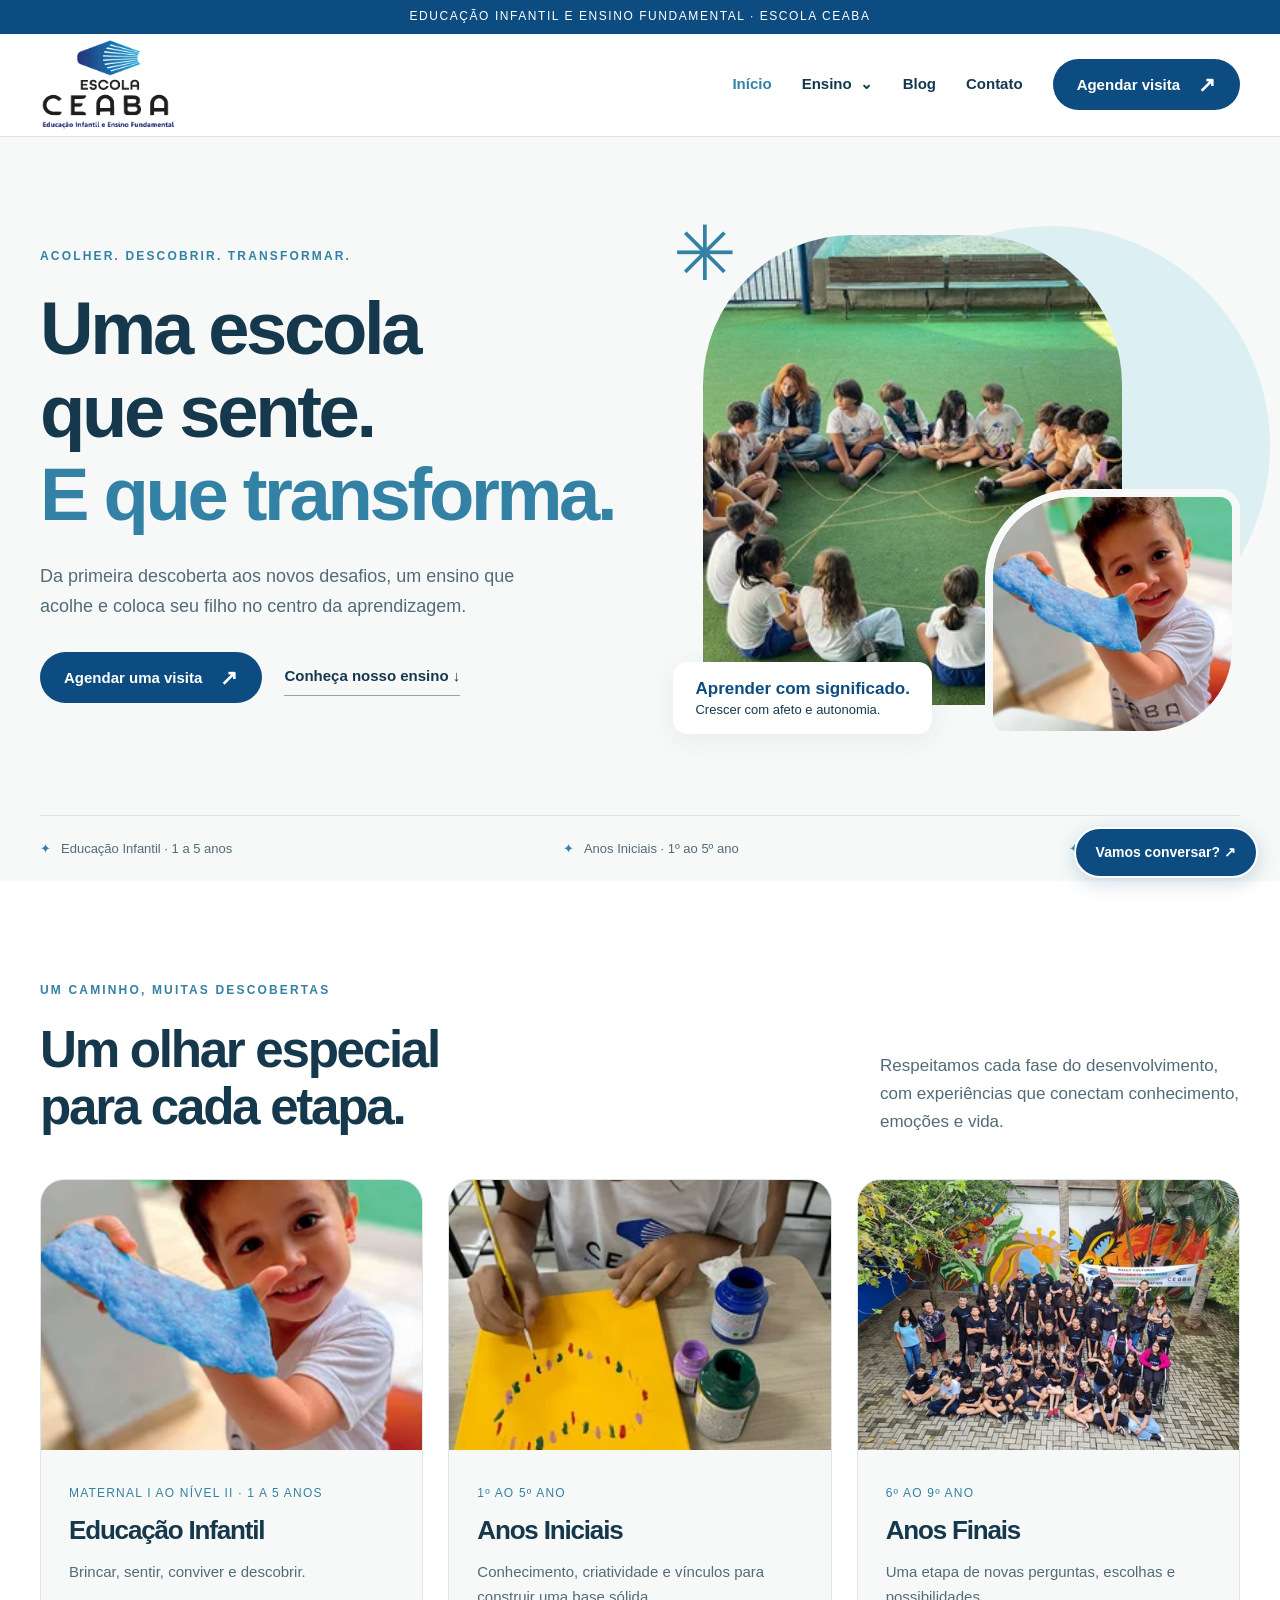
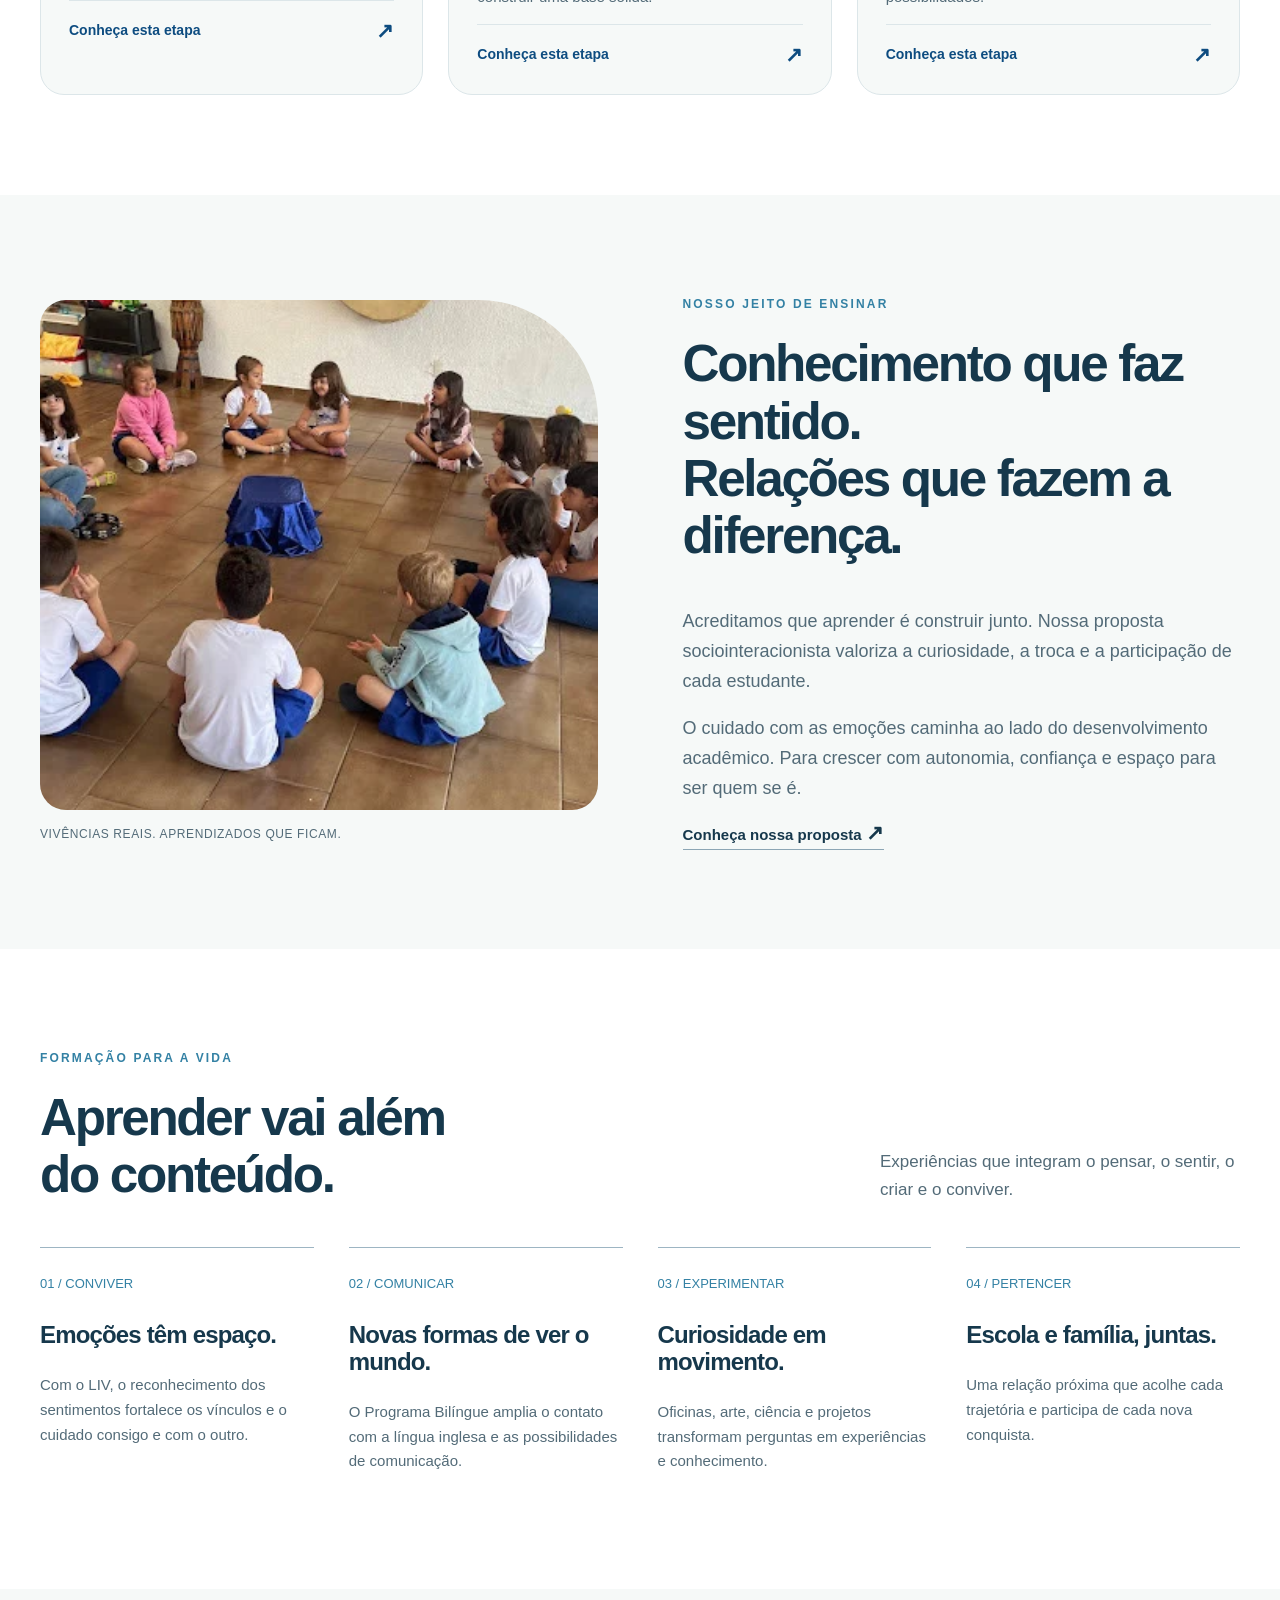
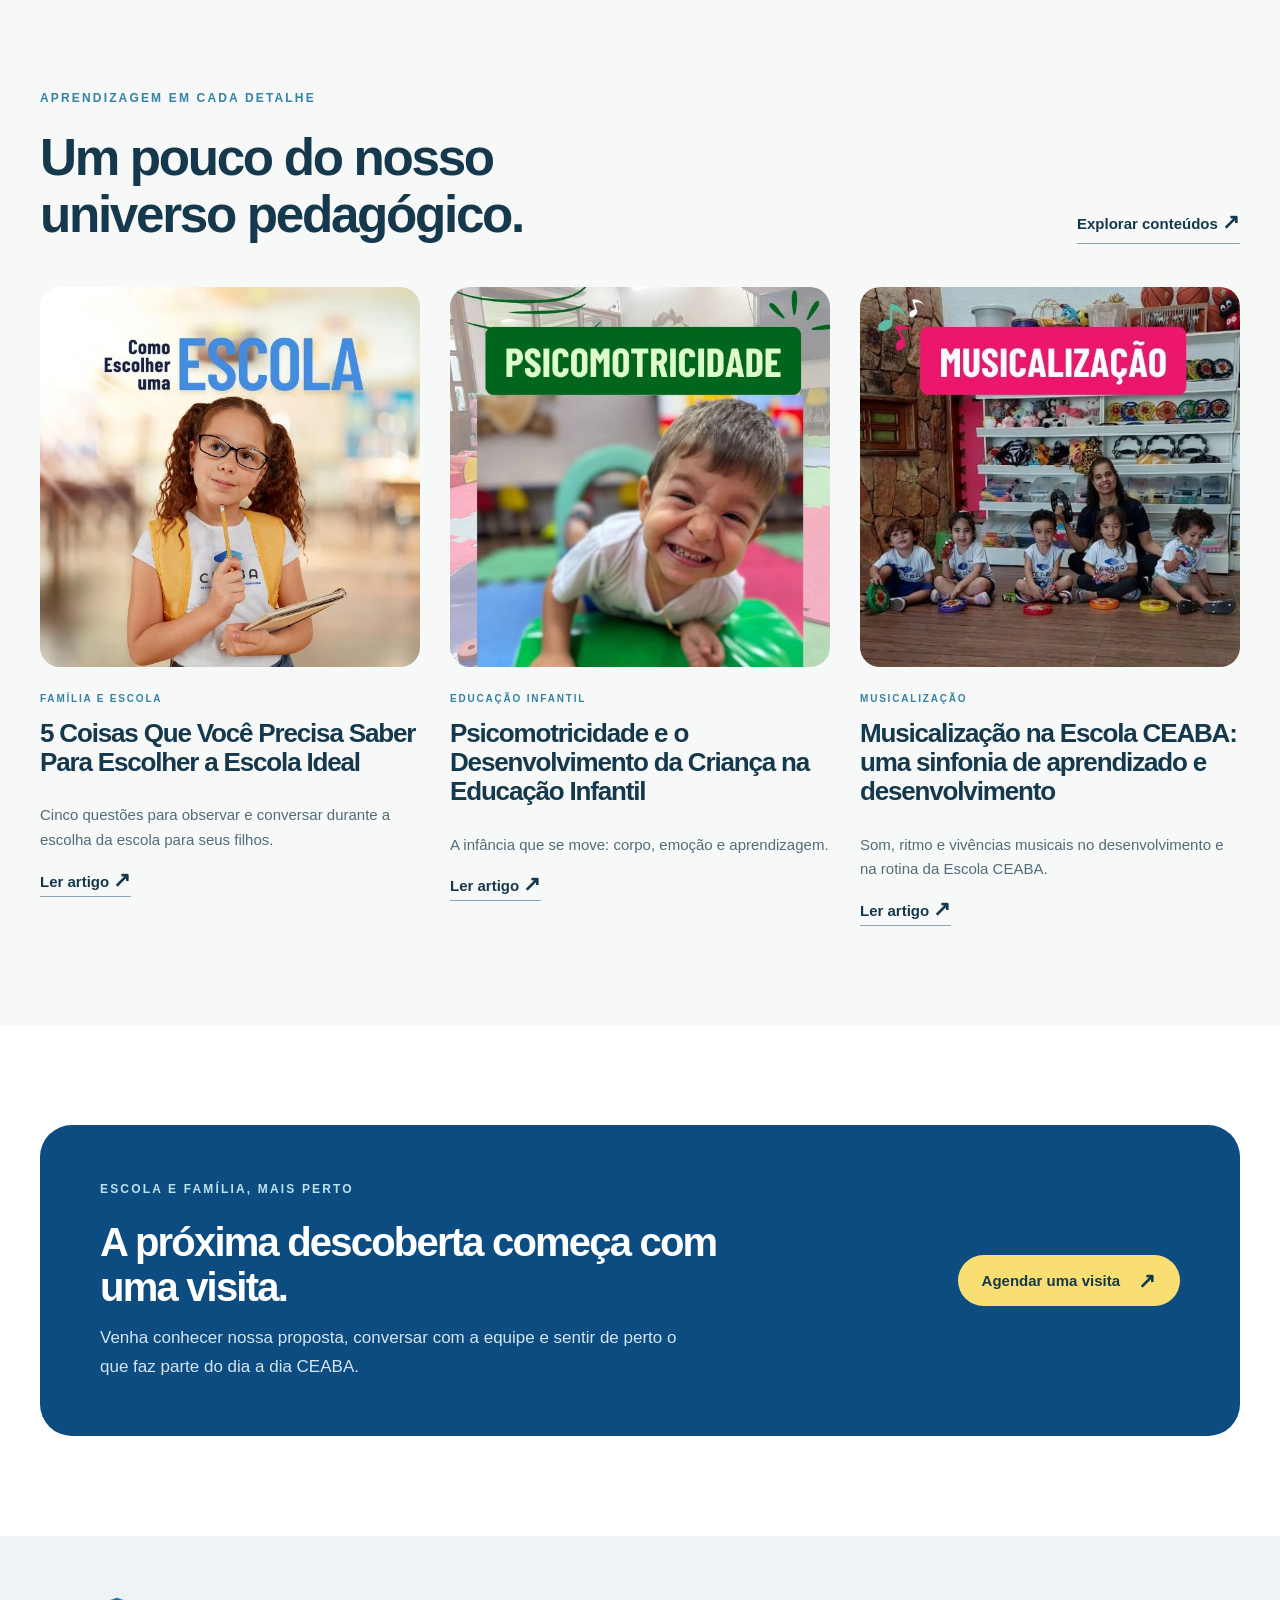
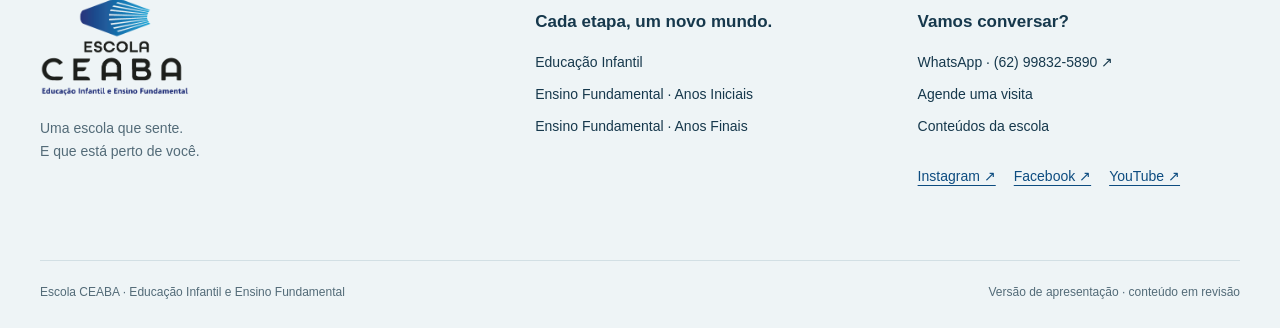
==== commit c13b4c17: "Update Site source" ====
--- a/public/index.html
+++ b/public/index.html
@@ -12,6 +12,6 @@
 <section class="section" id="ensino"><div class="wrap"><div class="section-head"><div><span class="eyebrow">UM CAMINHO, MUITAS DESCOBERTAS</span><h2>Um olhar especial<br>para cada etapa.</h2></div><p>Respeitamos cada fase do desenvolvimento, com experiências que conectam conhecimento, emoções e vida.</p></div><div class="stages"><a class="stage" href="educacao-infantil.html"><img src="assets/infantil.webp" alt="Vivência pedagógica da Escola CEABA" class="" loading="lazy" decoding="async"><div class="stage-body"><span class="label">Maternal I ao Nível II · 1 a 5 anos</span><h3>Educação Infantil</h3><p>Brincar, sentir, conviver e descobrir.</p><span class="more">Conheça esta etapa <span class="arrow" aria-hidden="true">↗</span></span></div></a><a class="stage" href="anos-iniciais.html"><img src="assets/iniciais.webp" alt="Vivência pedagógica da Escola CEABA" class="" loading="lazy" decoding="async"><div class="stage-body"><span class="label">1º ao 5º ano</span><h3>Anos Iniciais</h3><p>Conhecimento, criatividade e vínculos para construir uma base sólida.</p><span class="more">Conheça esta etapa <span class="arrow" aria-hidden="true">↗</span></span></div></a><a class="stage" href="anos-finais.html"><img src="assets/finais.webp" alt="Vivência pedagógica da Escola CEABA" class="" loading="lazy" decoding="async"><div class="stage-body"><span class="label">6º ao 9º ano</span><h3>Anos Finais</h3><p>Uma etapa de novas perguntas, escolhas e possibilidades.</p><span class="more">Conheça esta etapa <span class="arrow" aria-hidden="true">↗</span></span></div></a></div></div></section>
 <section class="section soft" id="proposta"><div class="wrap split"><div class="split-photo"><img src="assets/musica.webp" alt="Estudantes em uma atividade de musicalização na Escola CEABA" class="" loading="lazy" decoding="async"><div class="caption">VIVÊNCIAS REAIS. APRENDIZADOS QUE FICAM.</div></div><div><span class="eyebrow">NOSSO JEITO DE ENSINAR</span><h2>Conhecimento que faz sentido.<br>Relações que fazem a diferença.</h2><p>Acreditamos que aprender é construir junto. Nossa proposta sociointeracionista valoriza a curiosidade, a troca e a participação de cada estudante.</p><p>O cuidado com as emoções caminha ao lado do desenvolvimento acadêmico. Para crescer com autonomia, confiança e espaço para ser quem se é.</p><a class="text-link" href="blog-aprender-com-o-outro.html">Conheça nossa proposta <span class="arrow" aria-hidden="true">↗</span></a></div></div></section>
 <section class="section"><div class="wrap"><div class="section-head"><div><span class="eyebrow">FORMAÇÃO PARA A VIDA</span><h2>Aprender vai além<br>do conteúdo.</h2></div><p>Experiências que integram o pensar, o sentir, o criar e o conviver.</p></div><div class="pillars"><div class="pillar"><span class="pillar-number">01 / CONVIVER</span><h3>Emoções têm espaço.</h3><p>Com o LIV, o reconhecimento dos sentimentos fortalece os vínculos e o cuidado consigo e com o outro.</p></div><div class="pillar"><span class="pillar-number">02 / COMUNICAR</span><h3>Novas formas de ver o mundo.</h3><p>O Programa Bilíngue amplia o contato com a língua inglesa e as possibilidades de comunicação.</p></div><div class="pillar"><span class="pillar-number">03 / EXPERIMENTAR</span><h3>Curiosidade em movimento.</h3><p>Oficinas, arte, ciência e projetos transformam perguntas em experiências e conhecimento.</p></div><div class="pillar"><span class="pillar-number">04 / PERTENCER</span><h3>Escola e família, juntas.</h3><p>Uma relação próxima que acolhe cada trajetória e participa de cada nova conquista.</p></div></div></div></section>
-<section class="section soft"><div class="wrap"><div class="section-head"><div><span class="eyebrow">APRENDIZAGEM EM CADA DETALHE</span><h2>Um pouco do nosso<br>universo pedagógico.</h2></div><a class="text-link" href="blog.html">Explorar conteúdos <span class="arrow" aria-hidden="true">↗</span></a></div><div class="story-grid"><article class="story"><a href="blog-aprender-com-o-outro.html"><img src="assets/acolhimento.webp" alt="Aprender com o outro. Crescer do seu jeito." class="" loading="lazy" decoding="async"><span class="eyebrow">Proposta pedagógica</span><h3>Aprender com o outro. Crescer do seu jeito.</h3><p>Como a abordagem sociointeracionista aproxima conhecimento, experiências e vínculos.</p><span class="text-link">Ler conteúdo <span class="arrow" aria-hidden="true">↗</span></span></a></article><article class="story"><a href="blog-brincar-e-descobrir.html"><img src="assets/sensorial.webp" alt="Brincar é um jeito de descobrir o mundo." class="" loading="lazy" decoding="async"><span class="eyebrow">Educação Infantil</span><h3>Brincar é um jeito de descobrir o mundo.</h3><p>Texturas, histórias e brincadeiras que abrem caminhos para a aprendizagem na infância.</p><span class="text-link">Ler conteúdo <span class="arrow" aria-hidden="true">↗</span></span></a></article><article class="story"><a href="blog-conhecimento-em-acao.html"><img src="assets/ciencias.webp" alt="Quando a curiosidade vira projeto." class="" loading="lazy" decoding="async"><span class="eyebrow">Anos Finais</span><h3>Quando a curiosidade vira projeto.</h3><p>Ciência, literatura e empreendedorismo levam o aprendizado para além da sala de aula.</p><span class="text-link">Ler conteúdo <span class="arrow" aria-hidden="true">↗</span></span></a></article></div></div></section><section class="section"><div class="wrap"><div class="wide-cta"><div><span class="eyebrow" style="color:#bce3ed">ESCOLA E FAMÍLIA, MAIS PERTO</span><h2>A próxima descoberta começa com uma visita.</h2><p>Venha conhecer nossa proposta, conversar com a equipe e sentir de perto o que faz parte do dia a dia CEABA.</p></div><a class="button yellow" href="https://wa.me/5562998325890?text=Ol%C3%A1%21%20Estou%20entrando%20em%20contato%20atrav%C3%A9s%20do%20SITE%20para%20agendar%20uma%20visita." target="_blank" rel="noopener noreferrer">Agendar uma visita<span class="arrow" aria-hidden="true">↗</span></a></div></div></section></main>
+<section class="section soft"><div class="wrap"><div class="section-head"><div><span class="eyebrow">APRENDIZAGEM EM CADA DETALHE</span><h2>Um pouco do nosso<br>universo pedagógico.</h2></div><a class="text-link" href="blog.html">Explorar conteúdos <span class="arrow" aria-hidden="true">↗</span></a></div><div class="story-grid"><article class="story cover-square"><a href="blog-escolher-escola-ideal.html"><img src="assets/blog-escolher-escola-ideal.webp" alt="Criança com mochila e caderno na capa Como Escolher uma Escola." class="" loading="lazy" decoding="async"><span class="eyebrow">Família e escola</span><h3>5 Coisas Que Você Precisa Saber Para Escolher a Escola Ideal</h3><p>Cinco questões para observar e conversar durante a escolha da escola para seus filhos.</p><span class="text-link">Ler artigo <span class="arrow" aria-hidden="true">↗</span></span></a></article><article class="story cover-square"><a href="blog-psicomotricidade.html"><img src="assets/blog-psicomotricidade.webp" alt="Criança em uma atividade motora na capa do artigo sobre psicomotricidade." class="" loading="lazy" decoding="async"><span class="eyebrow">Educação Infantil</span><h3>Psicomotricidade e o Desenvolvimento da Criança na Educação Infantil</h3><p>A infância que se move: corpo, emoção e aprendizagem.</p><span class="text-link">Ler artigo <span class="arrow" aria-hidden="true">↗</span></span></a></article><article class="story cover-square"><a href="blog-musicalizacao-infantil.html"><img src="assets/blog-musicalizacao-infantil.webp" alt="Professora e crianças com instrumentos na capa do artigo sobre musicalização." class="" loading="lazy" decoding="async"><span class="eyebrow">Musicalização</span><h3>Musicalização na Escola CEABA: uma sinfonia de aprendizado e desenvolvimento</h3><p>Som, ritmo e vivências musicais no desenvolvimento e na rotina da Escola CEABA.</p><span class="text-link">Ler artigo <span class="arrow" aria-hidden="true">↗</span></span></a></article></div></div></section><section class="section"><div class="wrap"><div class="wide-cta"><div><span class="eyebrow" style="color:#bce3ed">ESCOLA E FAMÍLIA, MAIS PERTO</span><h2>A próxima descoberta começa com uma visita.</h2><p>Venha conhecer nossa proposta, conversar com a equipe e sentir de perto o que faz parte do dia a dia CEABA.</p></div><a class="button yellow" href="https://wa.me/5562998325890?text=Ol%C3%A1%21%20Estou%20entrando%20em%20contato%20atrav%C3%A9s%20do%20SITE%20para%20agendar%20uma%20visita." target="_blank" rel="noopener noreferrer">Agendar uma visita<span class="arrow" aria-hidden="true">↗</span></a></div></div></section></main>
 <footer class="footer"><div class="wrap"><div class="footer-grid"><div><img src="assets/logo.png" alt="Escola CEABA" width="150" height="101" loading="lazy"><p>Uma escola que sente.<br>E que está perto de você.</p></div><div><h3>Cada etapa, um novo mundo.</h3><a href="educacao-infantil.html">Educação Infantil</a><a href="anos-iniciais.html">Ensino Fundamental · Anos Iniciais</a><a href="anos-finais.html">Ensino Fundamental · Anos Finais</a></div><div><h3>Vamos conversar?</h3><a href="https://wa.me/5562998325890?text=Ol%C3%A1%21%20Estou%20entrando%20em%20contato%20atrav%C3%A9s%20do%20SITE%20para%20agendar%20uma%20visita." target="_blank" rel="noopener noreferrer">WhatsApp · (62) 99832-5890 ↗</a><a href="contato.html">Agende uma visita</a><a href="blog.html">Conteúdos da escola</a><div class="social-links" aria-label="Redes sociais da Escola CEABA"><a href="https://www.instagram.com/escola.ceaba" target="_blank" rel="noopener noreferrer" aria-label="Instagram da Escola CEABA (abre em nova aba)">Instagram ↗</a><a href="https://www.facebook.com/ceabagoiania" target="_blank" rel="noopener noreferrer" aria-label="Facebook da Escola CEABA (abre em nova aba)">Facebook ↗</a><a href="https://www.youtube.com/@escolaceaba/videos" target="_blank" rel="noopener noreferrer" aria-label="YouTube da Escola CEABA (abre em nova aba)">YouTube ↗</a></div></div></div><div class="footer-bottom"><span>Escola CEABA · Educação Infantil e Ensino Fundamental</span><span>Versão de apresentação · conteúdo em revisão</span></div></div></footer>
 <a class="whatsapp" href="https://wa.me/5562998325890?text=Ol%C3%A1%21%20Estou%20entrando%20em%20contato%20atrav%C3%A9s%20do%20SITE%20para%20agendar%20uma%20visita." target="_blank" rel="noopener noreferrer" aria-label="Conversar com a Escola CEABA pelo WhatsApp (abre em nova aba)">Vamos conversar? ↗</a></body></html>
--- a/public/assets/style.css
+++ b/public/assets/style.css
@@ -4,3 +4,12 @@
 @media(max-width:760px){.wrap{width:calc(100% - 36px)}.topline{font-size:10px}.header .wrap{min-height:82px}.brand img{width:111px;height:73px}.mobile-toggle{display:block;padding:10px 16px;background:white;border:1px solid var(--line);border-radius:30px;font-size:14px}.nav{display:none;position:absolute;top:100%;left:0;width:100%;background:white;padding:20px;box-shadow:0 20px 30px #123b5015;align-items:stretch;gap:7px;border-bottom:1px solid var(--line)}.nav.open{display:flex;flex-direction:column}.nav>a:not(.button),.nav summary{padding:10px}.subnav{position:static;box-shadow:none;margin-bottom:10px;min-width:0;border:0;background:var(--paper)}.hero-grid{grid-template-columns:1fr;padding-top:45px;padding-bottom:35px}.hero h1{font-size:52px;max-width:520px}.hero .intro{font-size:17px}.hero-visual{width:min(500px,100%);margin:20px auto 0;min-height:400px;padding-left:20px}.photo-main{height:350px}.photo-small{height:205px}.visual-circle{right:0;width:300px;height:300px}.sun{font-size:60px}.photo-note{padding:12px 16px;font-size:11px}.photo-note strong{font-size:15px}.hero-bottom{flex-wrap:wrap;justify-content:center;gap:10px 22px;font-size:11px}.section{padding:62px 0}.section-head{display:block;margin-bottom:30px}.section-head p{margin-top:22px}.stages,.story-grid{grid-template-columns:1fr}.stage{display:grid;grid-template-columns:38% 1fr}.stage>img{height:100%;min-height:280px}.stage-body{padding:22px}.stage h3{font-size:27px}.split,.contact-grid{grid-template-columns:1fr;gap:35px}.split-photo>img{height:390px}.split h2{font-size:36px}.pillar-number{margin-bottom:18px}.pillar h3{font-size:23px}.pillars{gap:25px}.wide-cta{display:block;padding:33px 27px;border-radius:24px}.wide-cta h2{font-size:33px}.wide-cta .button{margin-top:25px}.story-grid{gap:40px}.story{display:grid;grid-template-columns:1fr}.story img{height:270px}.footer-grid{grid-template-columns:1fr;gap:20px}.footer-bottom{display:block;padding-bottom:55px}.footer-bottom span{display:block;margin-bottom:7px}.whatsapp{font-size:12px;padding:10px 15px;right:14px;bottom:14px}.page-hero{padding:40px 0 45px}.page-hero .split{gap:30px}.page-hero h1{font-size:44px}.page-hero img{height:320px}.projects{grid-template-columns:1fr}.schedule{flex-direction:column;gap:15px}.content h2{font-size:30px}.contact-box{padding:26px}}@media(prefers-reduced-motion:reduce){html{scroll-behavior:auto}*,*::before,*::after{transition:none!important;animation:none!important}}
 
 .social-links{display:flex;flex-wrap:wrap;gap:8px 18px;margin:18px 0}.social-links a{font-size:14px;color:var(--navy);text-decoration:underline;text-underline-offset:4px}
+
+.story.cover-square img{height:auto;aspect-ratio:1;object-fit:contain;background:var(--paper)}
+.article-cover.square-cover{width:min(600px,100%);max-height:none;height:auto;aspect-ratio:1;object-fit:contain;margin:0 auto 50px;border-radius:20px}
+.article-body h2{font-size:clamp(26px,3vw,36px);line-height:1.2}
+.article-body p,.article-body li{font-size:18px;line-height:1.8}
+.article-body ul,.article-body ol{color:var(--muted);padding-left:28px;margin:25px 0 35px}
+.article-body li{padding-left:5px;margin:12px 0}
+.article-body blockquote{margin:32px 0;padding:24px 28px;border-left:4px solid var(--sky);background:var(--paper);border-radius:0 16px 16px 0}
+.article-body blockquote p{margin:0;color:var(--navy)}
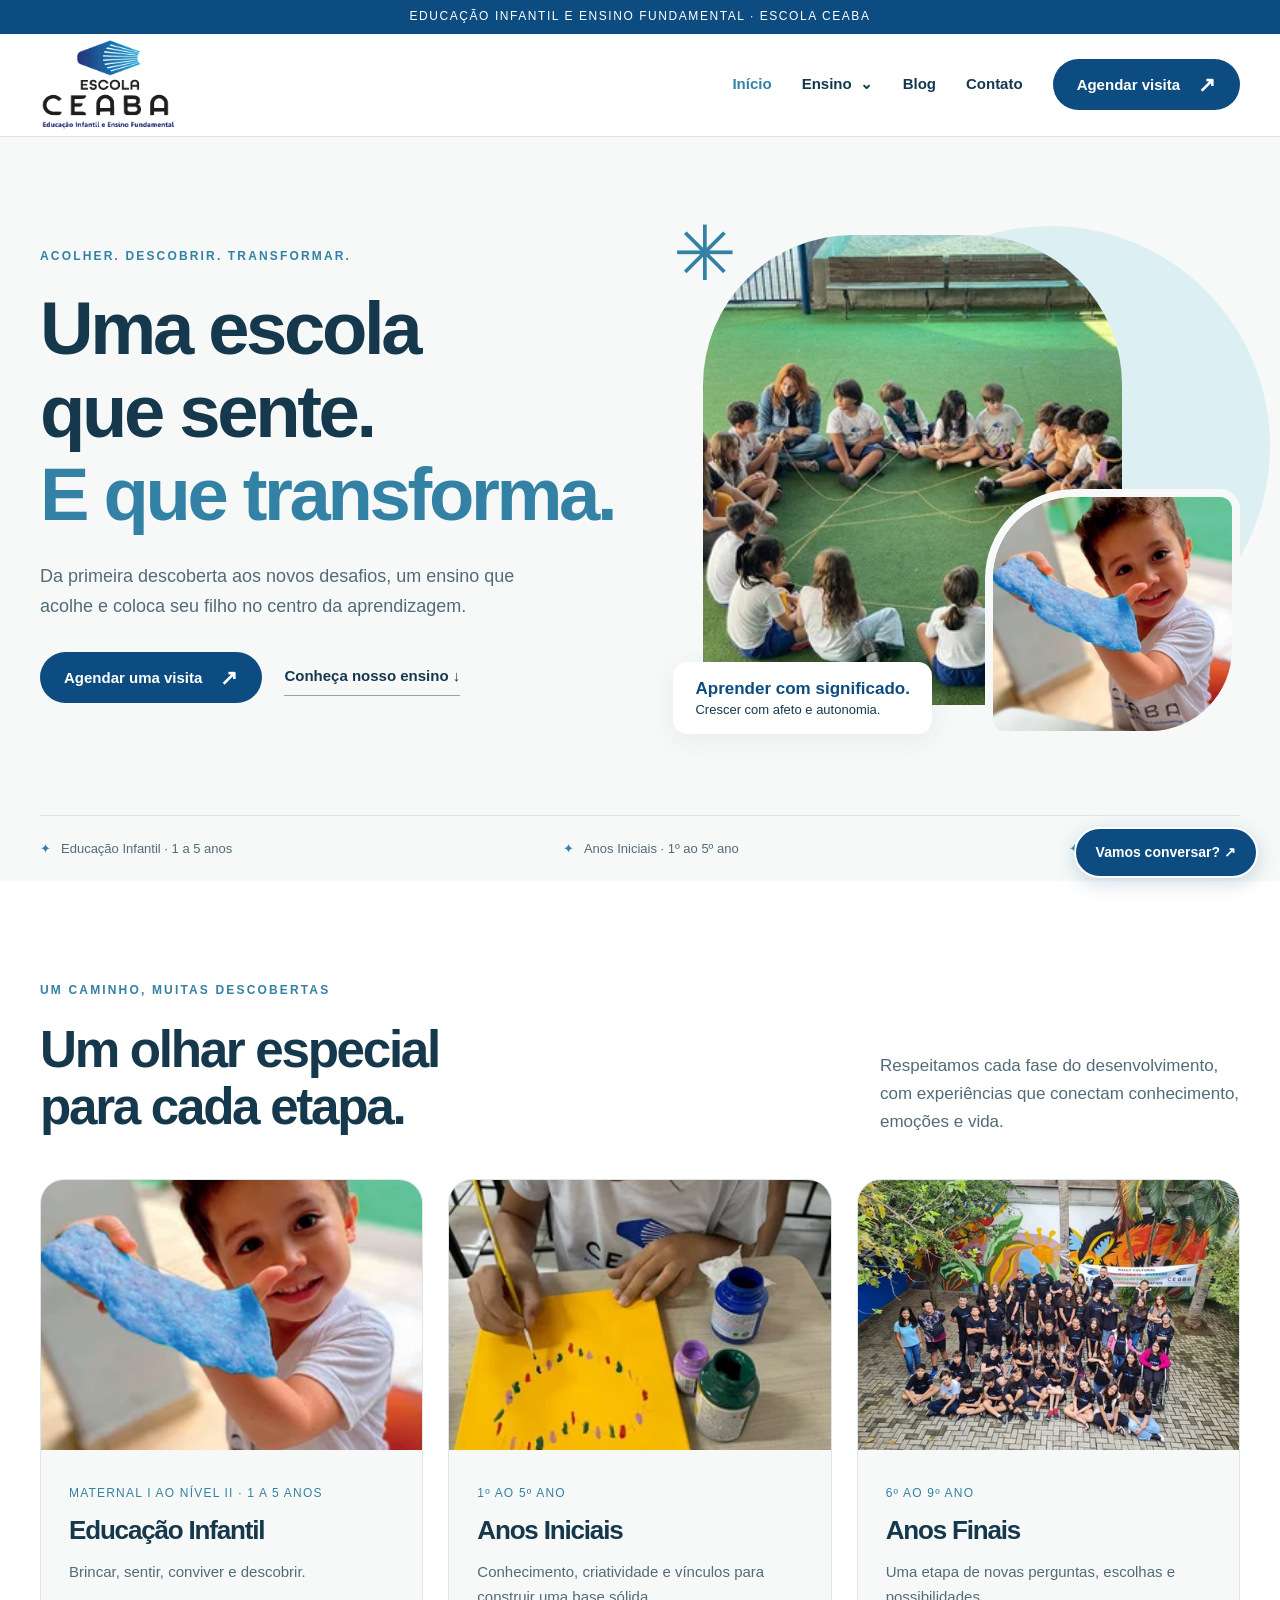
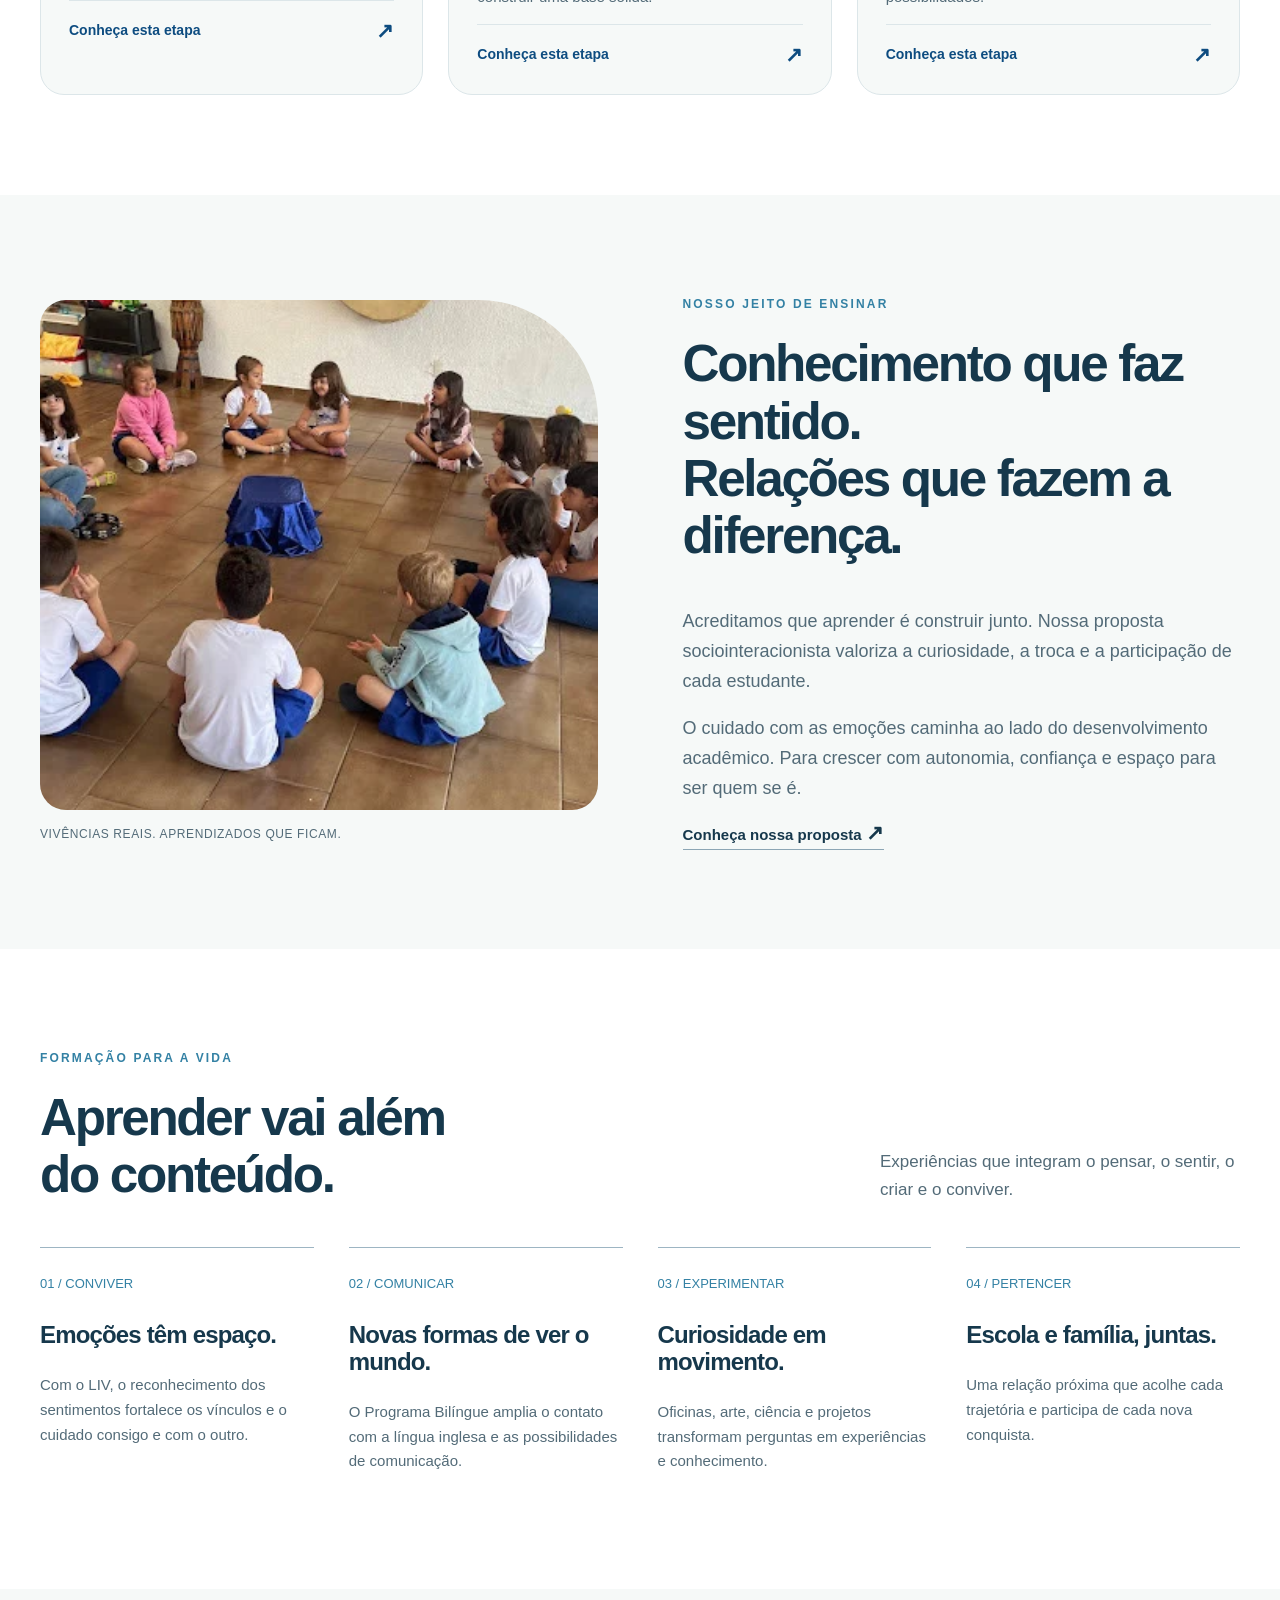
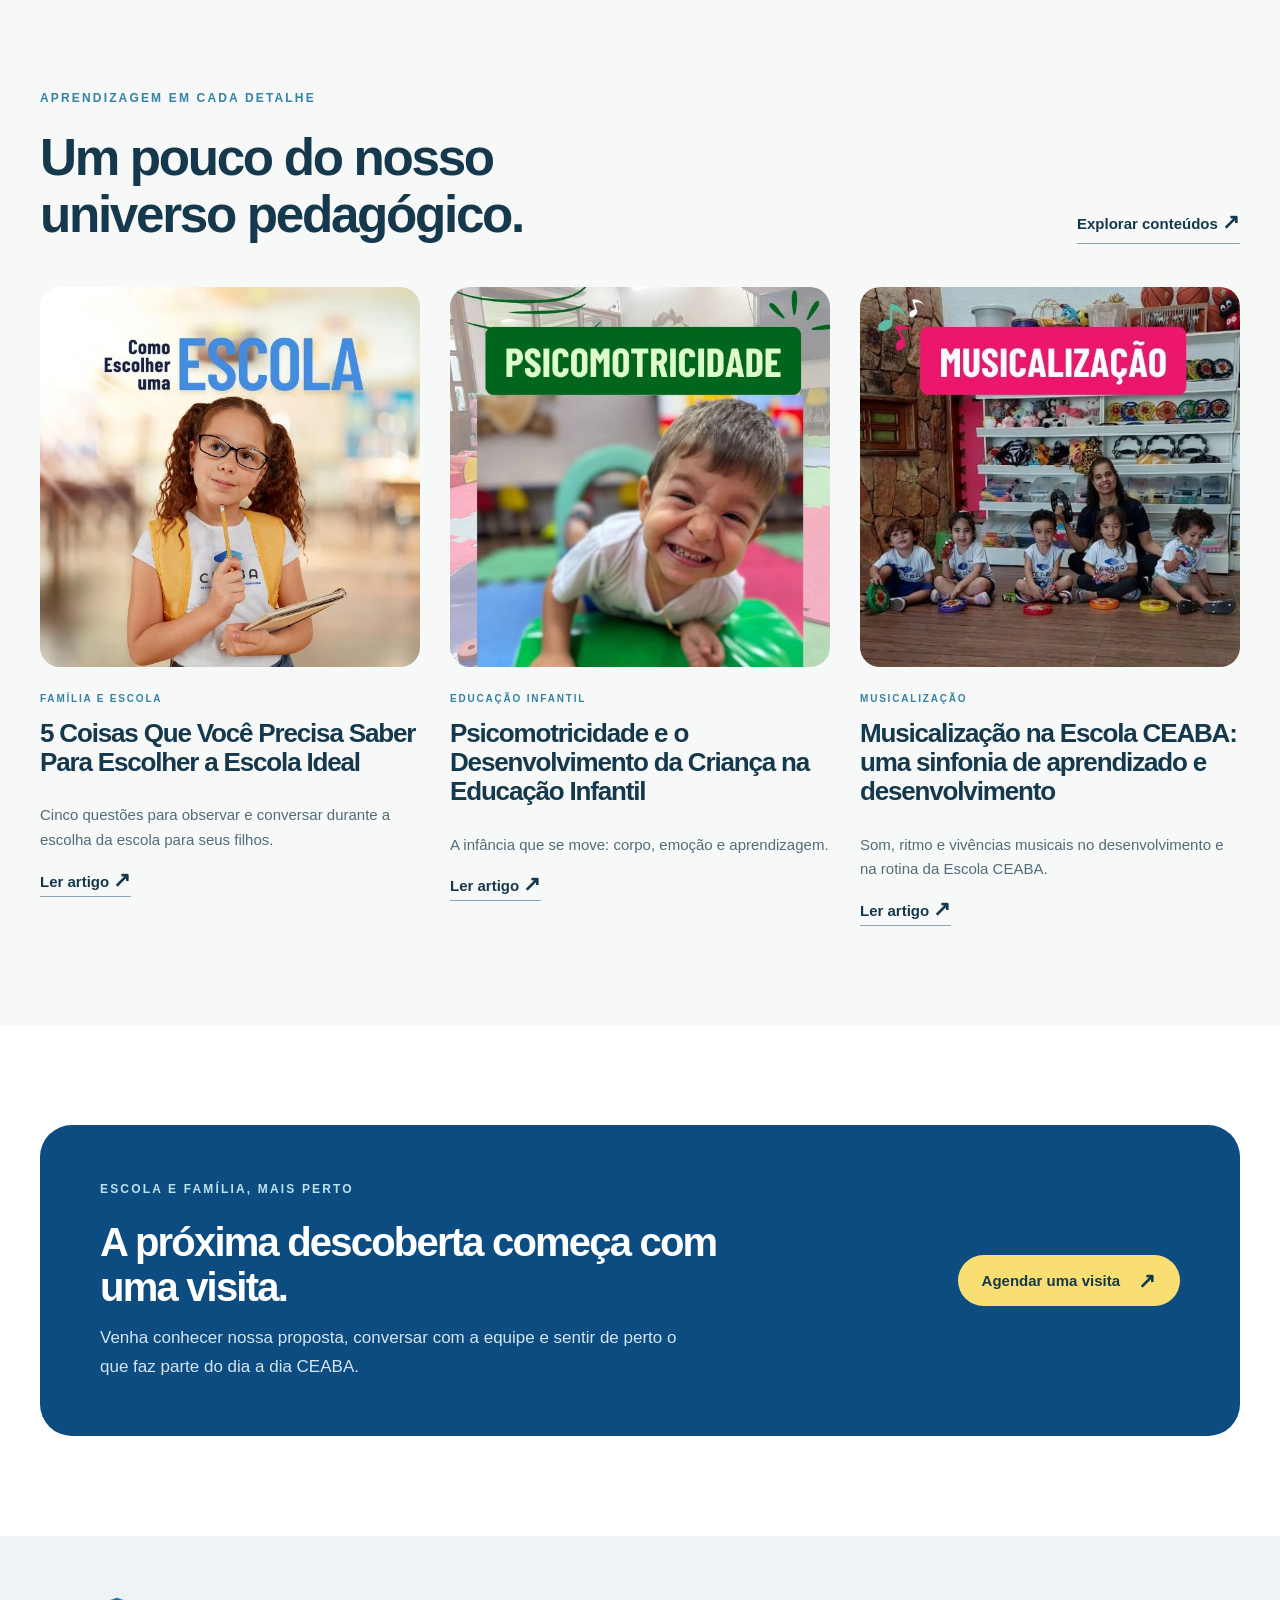
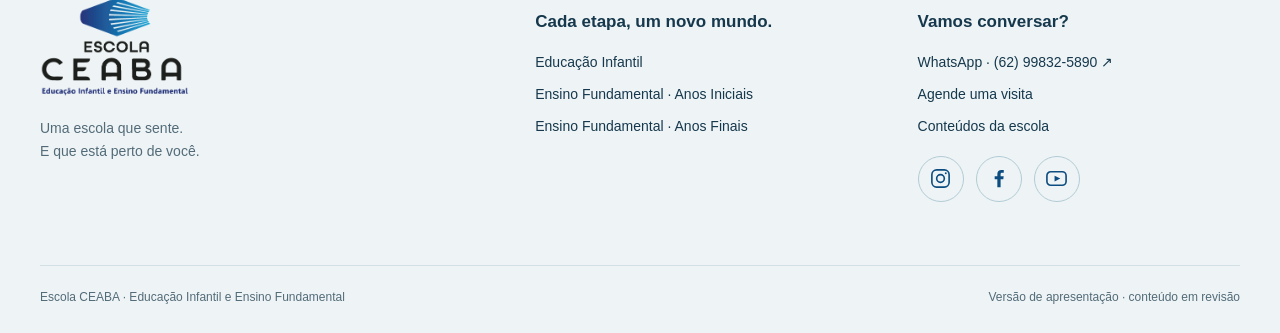
==== commit a09fd0b0: "Update Site source" ====
--- a/public/index.html
+++ b/public/index.html
@@ -13,5 +13,5 @@
 <section class="section soft" id="proposta"><div class="wrap split"><div class="split-photo"><img src="assets/musica.webp" alt="Estudantes em uma atividade de musicalização na Escola CEABA" class="" loading="lazy" decoding="async"><div class="caption">VIVÊNCIAS REAIS. APRENDIZADOS QUE FICAM.</div></div><div><span class="eyebrow">NOSSO JEITO DE ENSINAR</span><h2>Conhecimento que faz sentido.<br>Relações que fazem a diferença.</h2><p>Acreditamos que aprender é construir junto. Nossa proposta sociointeracionista valoriza a curiosidade, a troca e a participação de cada estudante.</p><p>O cuidado com as emoções caminha ao lado do desenvolvimento acadêmico. Para crescer com autonomia, confiança e espaço para ser quem se é.</p><a class="text-link" href="blog-aprender-com-o-outro.html">Conheça nossa proposta <span class="arrow" aria-hidden="true">↗</span></a></div></div></section>
 <section class="section"><div class="wrap"><div class="section-head"><div><span class="eyebrow">FORMAÇÃO PARA A VIDA</span><h2>Aprender vai além<br>do conteúdo.</h2></div><p>Experiências que integram o pensar, o sentir, o criar e o conviver.</p></div><div class="pillars"><div class="pillar"><span class="pillar-number">01 / CONVIVER</span><h3>Emoções têm espaço.</h3><p>Com o LIV, o reconhecimento dos sentimentos fortalece os vínculos e o cuidado consigo e com o outro.</p></div><div class="pillar"><span class="pillar-number">02 / COMUNICAR</span><h3>Novas formas de ver o mundo.</h3><p>O Programa Bilíngue amplia o contato com a língua inglesa e as possibilidades de comunicação.</p></div><div class="pillar"><span class="pillar-number">03 / EXPERIMENTAR</span><h3>Curiosidade em movimento.</h3><p>Oficinas, arte, ciência e projetos transformam perguntas em experiências e conhecimento.</p></div><div class="pillar"><span class="pillar-number">04 / PERTENCER</span><h3>Escola e família, juntas.</h3><p>Uma relação próxima que acolhe cada trajetória e participa de cada nova conquista.</p></div></div></div></section>
 <section class="section soft"><div class="wrap"><div class="section-head"><div><span class="eyebrow">APRENDIZAGEM EM CADA DETALHE</span><h2>Um pouco do nosso<br>universo pedagógico.</h2></div><a class="text-link" href="blog.html">Explorar conteúdos <span class="arrow" aria-hidden="true">↗</span></a></div><div class="story-grid"><article class="story cover-square"><a href="blog-escolher-escola-ideal.html"><img src="assets/blog-escolher-escola-ideal.webp" alt="Criança com mochila e caderno na capa Como Escolher uma Escola." class="" loading="lazy" decoding="async"><span class="eyebrow">Família e escola</span><h3>5 Coisas Que Você Precisa Saber Para Escolher a Escola Ideal</h3><p>Cinco questões para observar e conversar durante a escolha da escola para seus filhos.</p><span class="text-link">Ler artigo <span class="arrow" aria-hidden="true">↗</span></span></a></article><article class="story cover-square"><a href="blog-psicomotricidade.html"><img src="assets/blog-psicomotricidade.webp" alt="Criança em uma atividade motora na capa do artigo sobre psicomotricidade." class="" loading="lazy" decoding="async"><span class="eyebrow">Educação Infantil</span><h3>Psicomotricidade e o Desenvolvimento da Criança na Educação Infantil</h3><p>A infância que se move: corpo, emoção e aprendizagem.</p><span class="text-link">Ler artigo <span class="arrow" aria-hidden="true">↗</span></span></a></article><article class="story cover-square"><a href="blog-musicalizacao-infantil.html"><img src="assets/blog-musicalizacao-infantil.webp" alt="Professora e crianças com instrumentos na capa do artigo sobre musicalização." class="" loading="lazy" decoding="async"><span class="eyebrow">Musicalização</span><h3>Musicalização na Escola CEABA: uma sinfonia de aprendizado e desenvolvimento</h3><p>Som, ritmo e vivências musicais no desenvolvimento e na rotina da Escola CEABA.</p><span class="text-link">Ler artigo <span class="arrow" aria-hidden="true">↗</span></span></a></article></div></div></section><section class="section"><div class="wrap"><div class="wide-cta"><div><span class="eyebrow" style="color:#bce3ed">ESCOLA E FAMÍLIA, MAIS PERTO</span><h2>A próxima descoberta começa com uma visita.</h2><p>Venha conhecer nossa proposta, conversar com a equipe e sentir de perto o que faz parte do dia a dia CEABA.</p></div><a class="button yellow" href="https://wa.me/5562998325890?text=Ol%C3%A1%21%20Estou%20entrando%20em%20contato%20atrav%C3%A9s%20do%20SITE%20para%20agendar%20uma%20visita." target="_blank" rel="noopener noreferrer">Agendar uma visita<span class="arrow" aria-hidden="true">↗</span></a></div></div></section></main>
-<footer class="footer"><div class="wrap"><div class="footer-grid"><div><img src="assets/logo.png" alt="Escola CEABA" width="150" height="101" loading="lazy"><p>Uma escola que sente.<br>E que está perto de você.</p></div><div><h3>Cada etapa, um novo mundo.</h3><a href="educacao-infantil.html">Educação Infantil</a><a href="anos-iniciais.html">Ensino Fundamental · Anos Iniciais</a><a href="anos-finais.html">Ensino Fundamental · Anos Finais</a></div><div><h3>Vamos conversar?</h3><a href="https://wa.me/5562998325890?text=Ol%C3%A1%21%20Estou%20entrando%20em%20contato%20atrav%C3%A9s%20do%20SITE%20para%20agendar%20uma%20visita." target="_blank" rel="noopener noreferrer">WhatsApp · (62) 99832-5890 ↗</a><a href="contato.html">Agende uma visita</a><a href="blog.html">Conteúdos da escola</a><div class="social-links" aria-label="Redes sociais da Escola CEABA"><a href="https://www.instagram.com/escola.ceaba" target="_blank" rel="noopener noreferrer" aria-label="Instagram da Escola CEABA (abre em nova aba)">Instagram ↗</a><a href="https://www.facebook.com/ceabagoiania" target="_blank" rel="noopener noreferrer" aria-label="Facebook da Escola CEABA (abre em nova aba)">Facebook ↗</a><a href="https://www.youtube.com/@escolaceaba/videos" target="_blank" rel="noopener noreferrer" aria-label="YouTube da Escola CEABA (abre em nova aba)">YouTube ↗</a></div></div></div><div class="footer-bottom"><span>Escola CEABA · Educação Infantil e Ensino Fundamental</span><span>Versão de apresentação · conteúdo em revisão</span></div></div></footer>
+<footer class="footer"><div class="wrap"><div class="footer-grid"><div><img src="assets/logo.png" alt="Escola CEABA" width="150" height="101" loading="lazy"><p>Uma escola que sente.<br>E que está perto de você.</p></div><div><h3>Cada etapa, um novo mundo.</h3><a href="educacao-infantil.html">Educação Infantil</a><a href="anos-iniciais.html">Ensino Fundamental · Anos Iniciais</a><a href="anos-finais.html">Ensino Fundamental · Anos Finais</a></div><div><h3>Vamos conversar?</h3><a href="https://wa.me/5562998325890?text=Ol%C3%A1%21%20Estou%20entrando%20em%20contato%20atrav%C3%A9s%20do%20SITE%20para%20agendar%20uma%20visita." target="_blank" rel="noopener noreferrer">WhatsApp · (62) 99832-5890 ↗</a><a href="contato.html">Agende uma visita</a><a href="blog.html">Conteúdos da escola</a><div class="social-links icon-links" role="group" aria-label="Redes sociais da Escola CEABA"><a href="https://www.instagram.com/escola.ceaba" target="_blank" rel="noopener noreferrer" title="Instagram" aria-label="Instagram da Escola CEABA (abre em nova aba)"><svg viewBox="0 0 24 24" width="23" height="23" fill="none" stroke="currentColor" stroke-width="1.7" aria-hidden="true" focusable="false"><rect x="3" y="3" width="18" height="18" rx="5"/><circle cx="12" cy="12" r="4"/><circle cx="17.5" cy="6.5" r="1" fill="currentColor" stroke="none"/></svg></a><a href="https://www.facebook.com/ceabagoiania" target="_blank" rel="noopener noreferrer" title="Facebook" aria-label="Facebook da Escola CEABA (abre em nova aba)"><svg viewBox="0 0 24 24" width="23" height="23" fill="none" stroke="currentColor" stroke-width="1.7" aria-hidden="true" focusable="false"><path d="M14.2 21v-8.2H17l.4-3.2h-3.2v-2c0-.9.3-1.5 1.6-1.5h1.7V3.2c-.3 0-1.3-.2-2.5-.2-2.5 0-4.2 1.5-4.2 4.3v2.3H8v3.2h2.8V21z" fill="currentColor" stroke="none"/></svg></a><a href="https://www.youtube.com/@escolaceaba/videos" target="_blank" rel="noopener noreferrer" title="YouTube" aria-label="YouTube da Escola CEABA (abre em nova aba)"><svg viewBox="0 0 24 24" width="23" height="23" fill="none" stroke="currentColor" stroke-width="1.7" aria-hidden="true" focusable="false"><rect x="2" y="5" width="20" height="14" rx="4"/><path d="m10 9 6 3-6 3z" fill="currentColor" stroke="none"/></svg></a></div></div></div><div class="footer-bottom"><span>Escola CEABA · Educação Infantil e Ensino Fundamental</span><span>Versão de apresentação · conteúdo em revisão</span></div></div></footer>
 <a class="whatsapp" href="https://wa.me/5562998325890?text=Ol%C3%A1%21%20Estou%20entrando%20em%20contato%20atrav%C3%A9s%20do%20SITE%20para%20agendar%20uma%20visita." target="_blank" rel="noopener noreferrer" aria-label="Conversar com a Escola CEABA pelo WhatsApp (abre em nova aba)">Vamos conversar? ↗</a></body></html>
--- a/public/assets/style.css
+++ b/public/assets/style.css
@@ -13,3 +13,7 @@
 .article-body li{padding-left:5px;margin:12px 0}
 .article-body blockquote{margin:32px 0;padding:24px 28px;border-left:4px solid var(--sky);background:var(--paper);border-radius:0 16px 16px 0}
 .article-body blockquote p{margin:0;color:var(--navy)}
+
+.social-links.icon-links{gap:12px;align-items:center}
+.social-links.icon-links a{display:inline-flex;align-items:center;justify-content:center;width:46px;height:46px;margin:0;border:1px solid #b2cbd5;border-radius:50%;color:var(--navy);text-decoration:none;transition:background .2s,color .2s}
+.social-links.icon-links a:hover{background:var(--navy);color:white;border-color:var(--navy)}
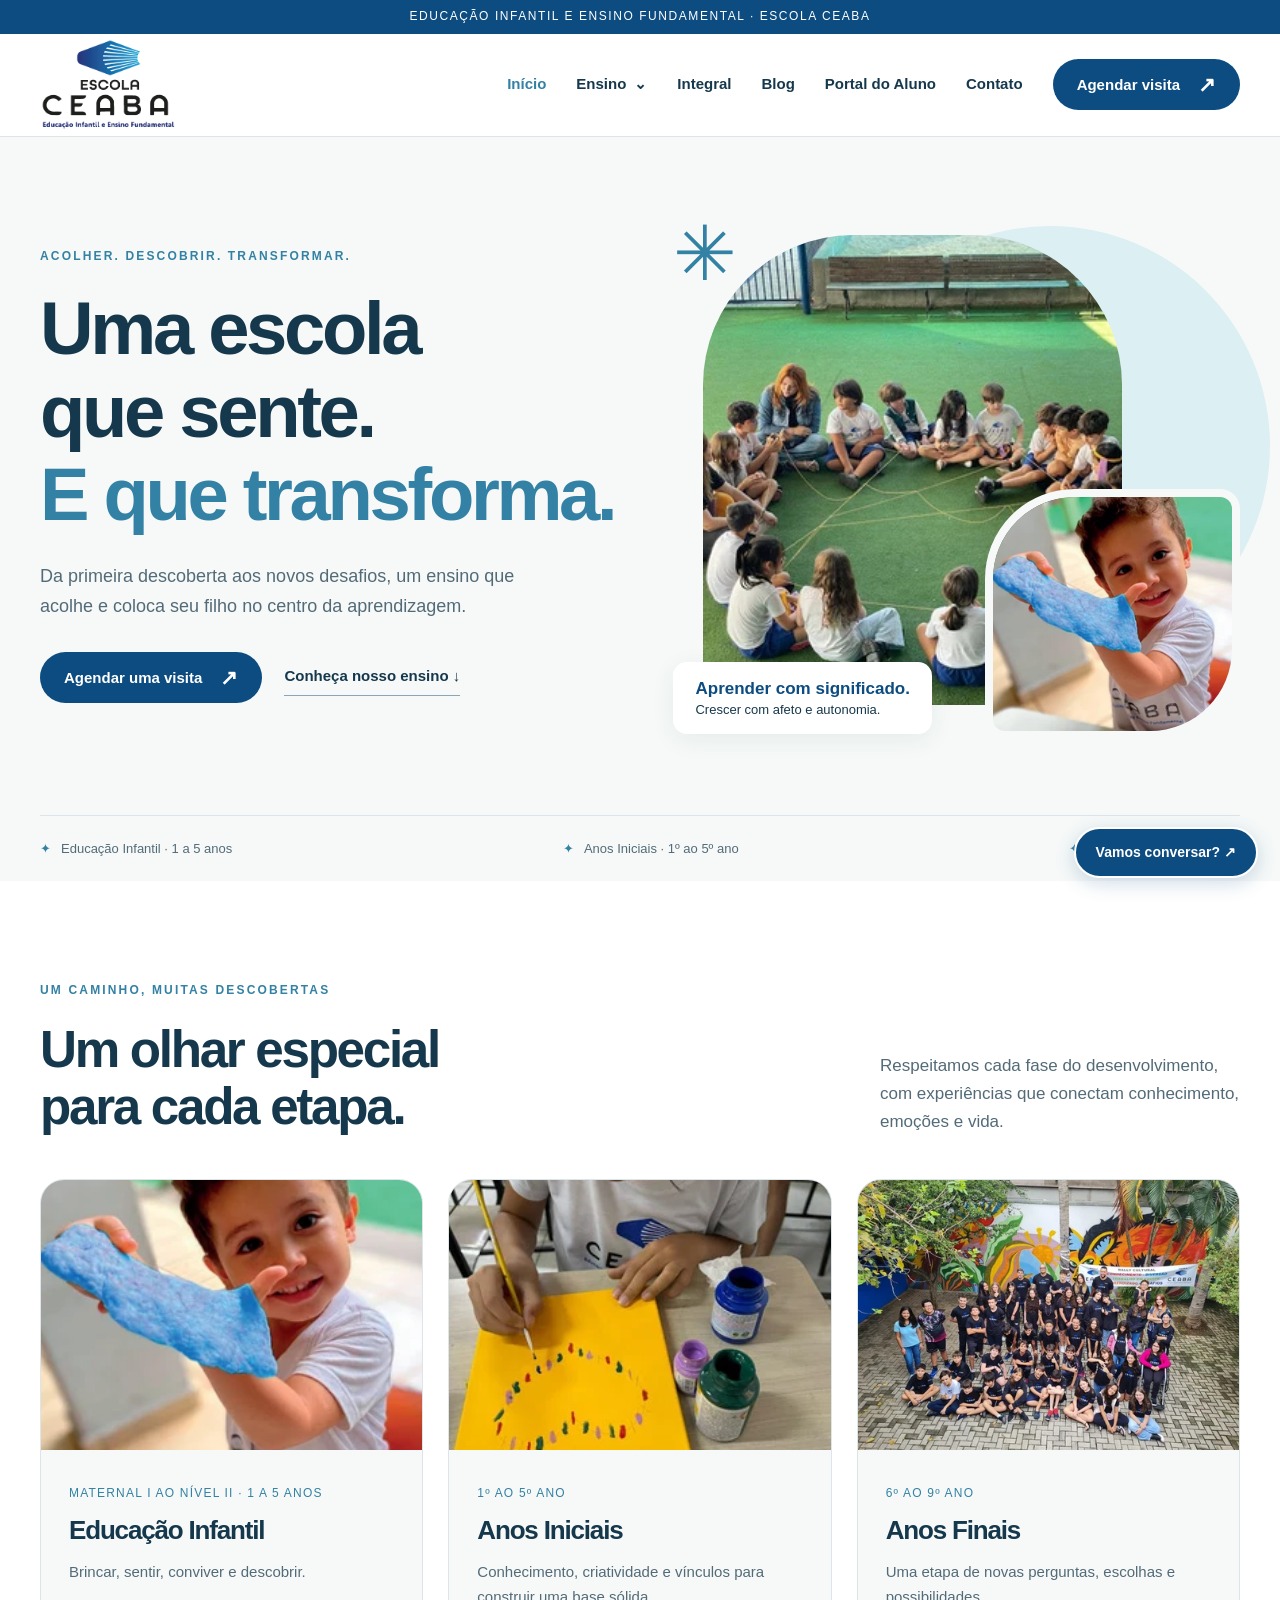
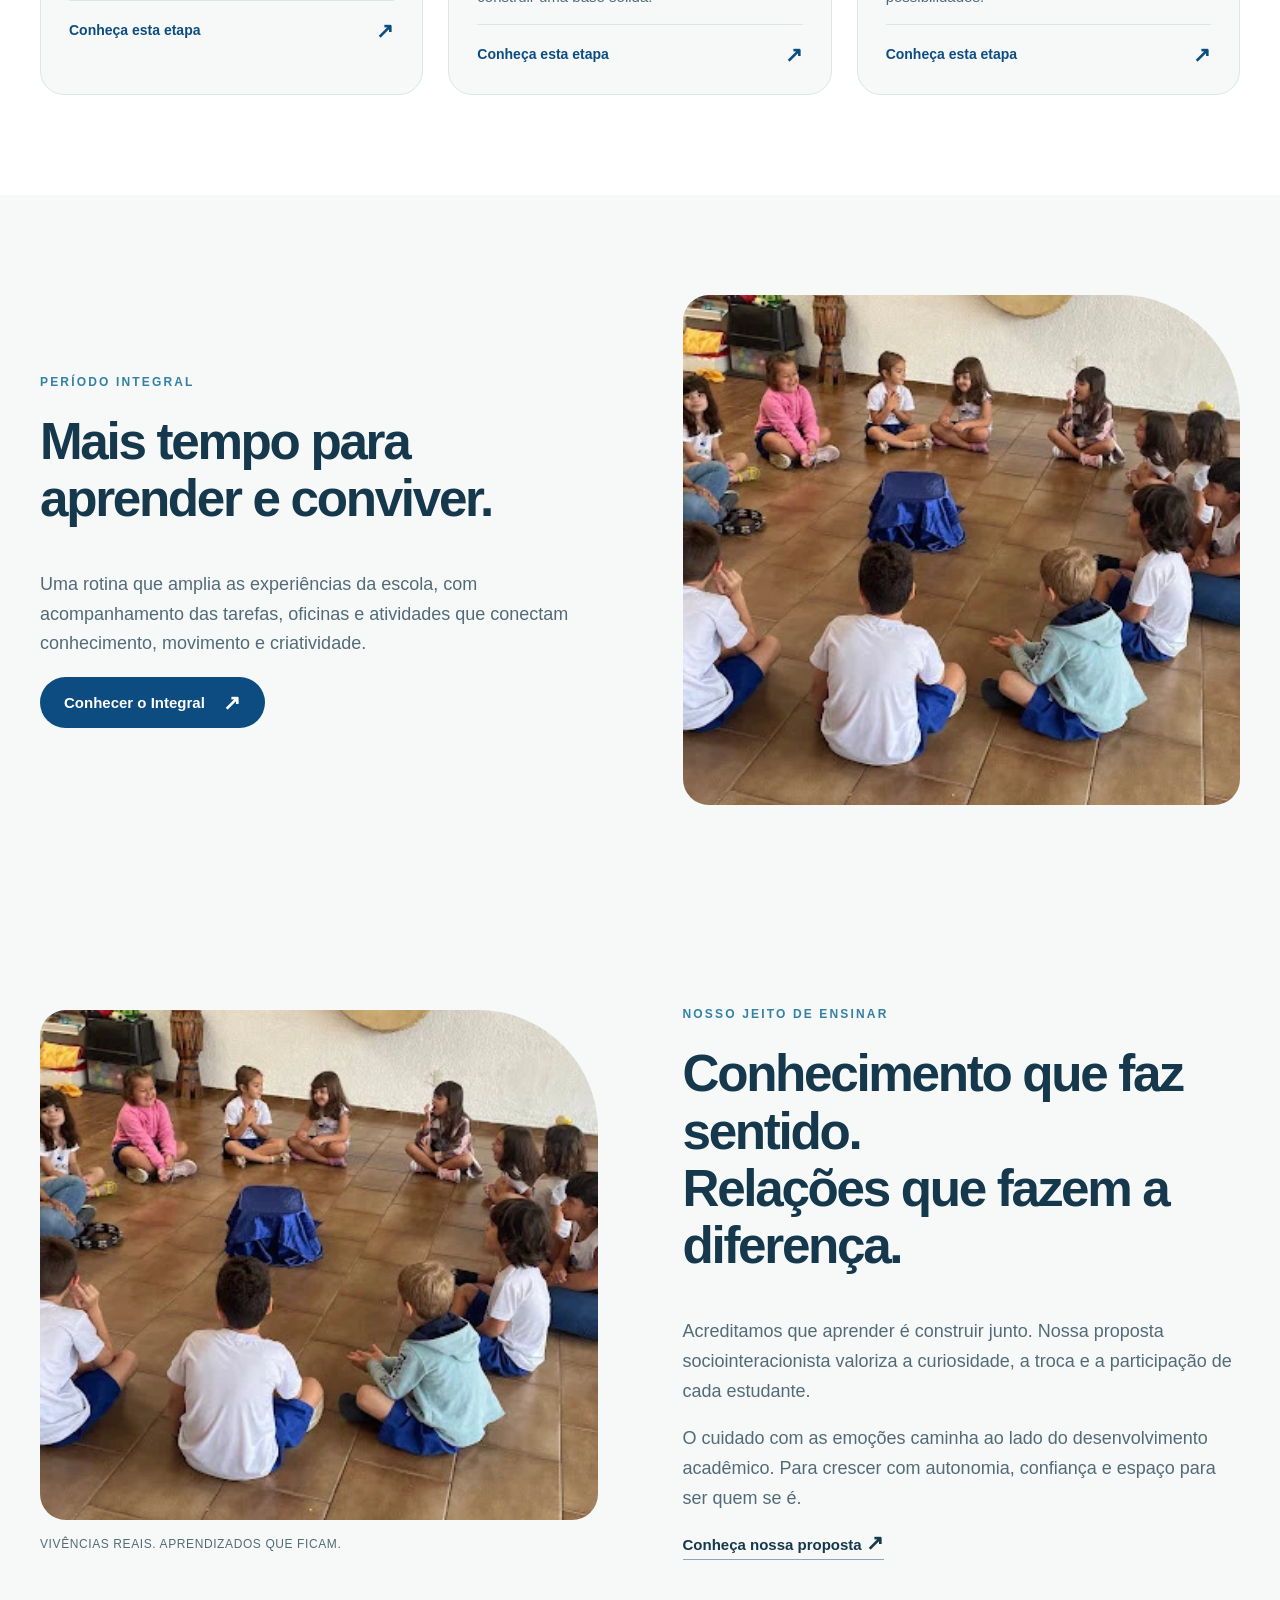
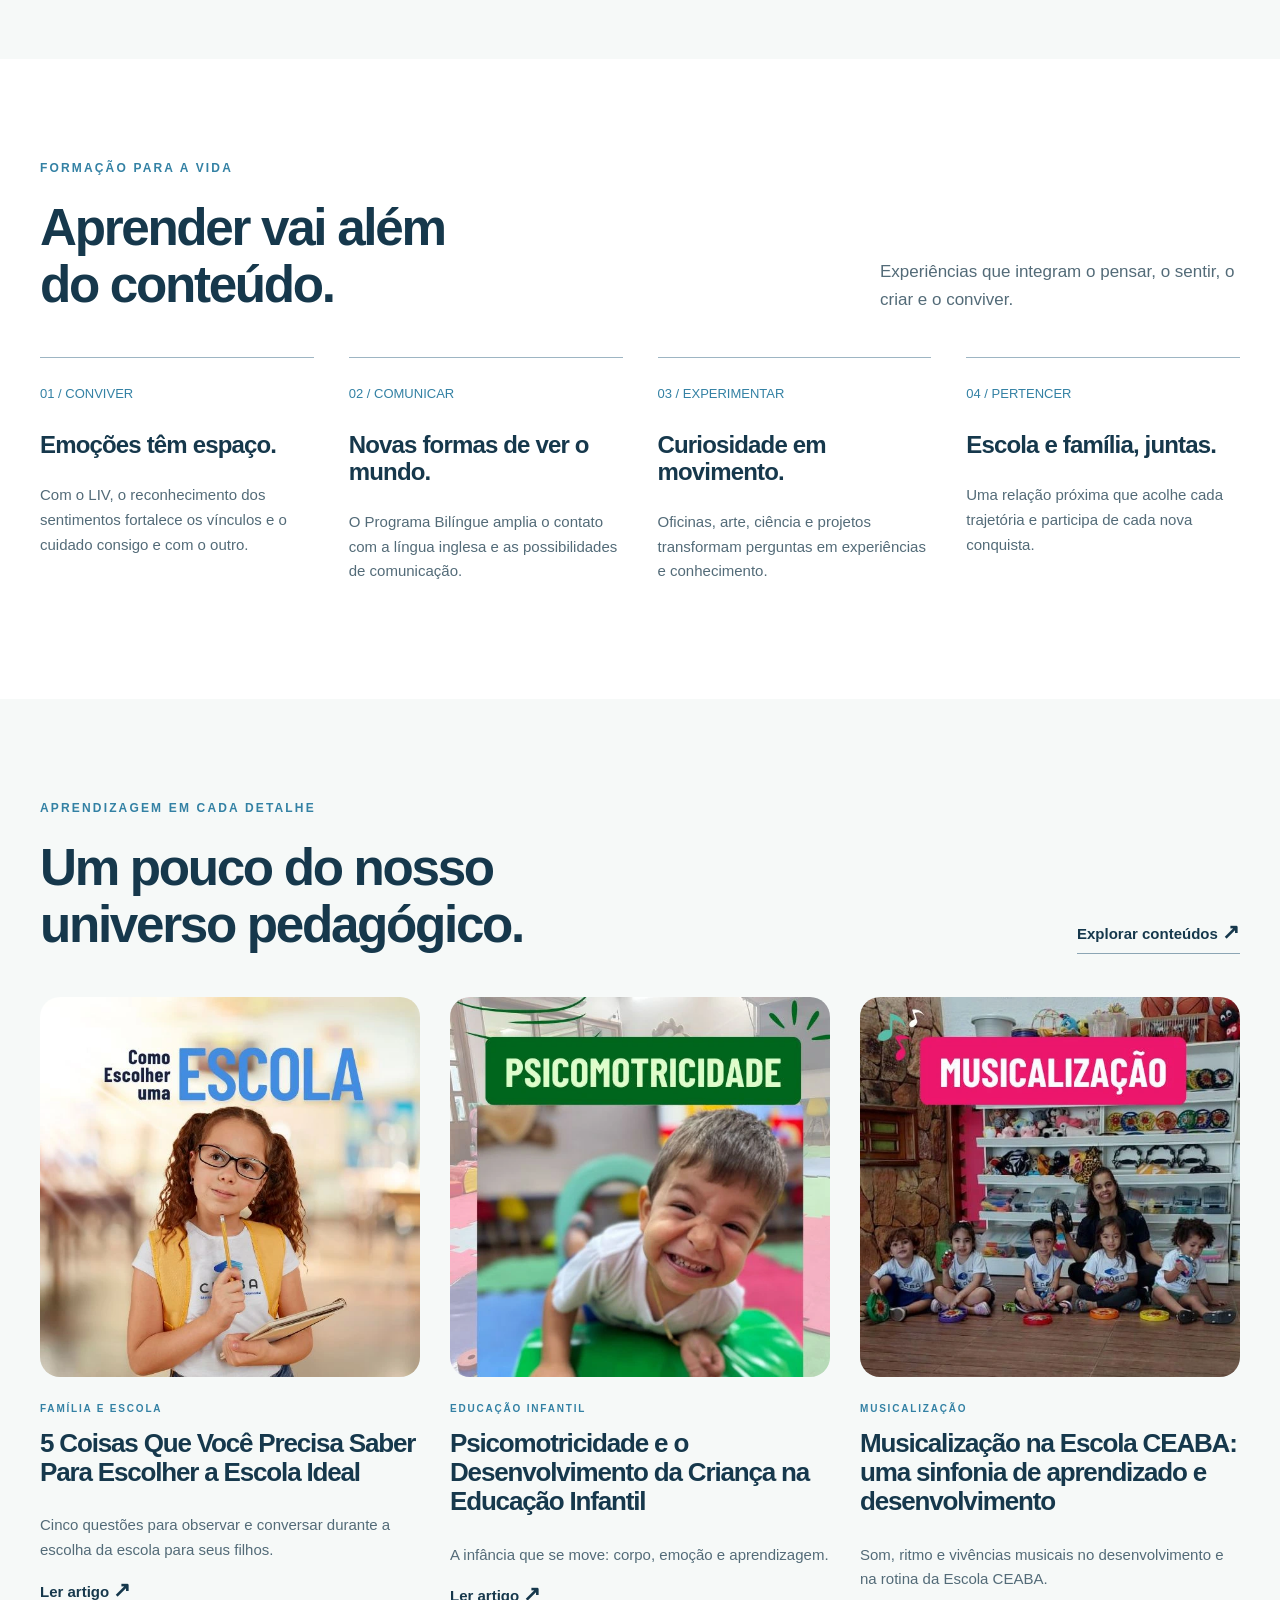
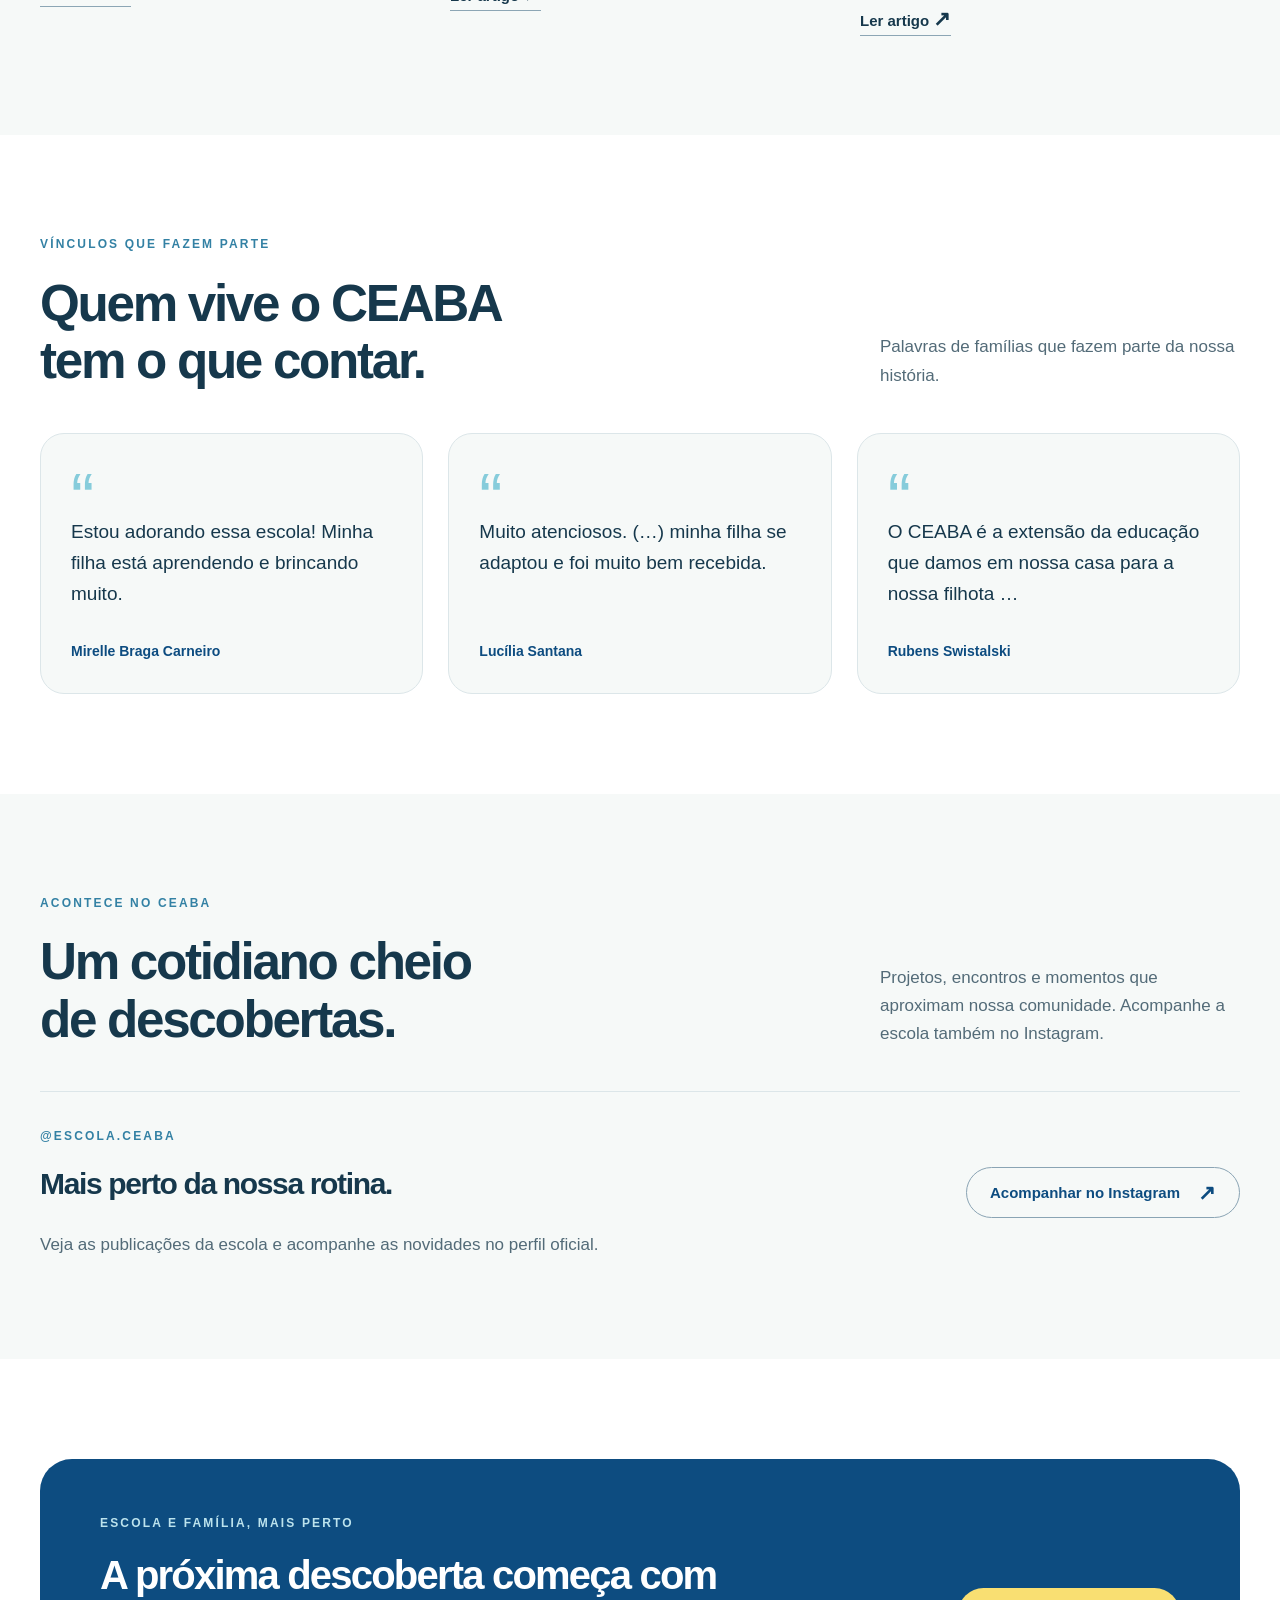
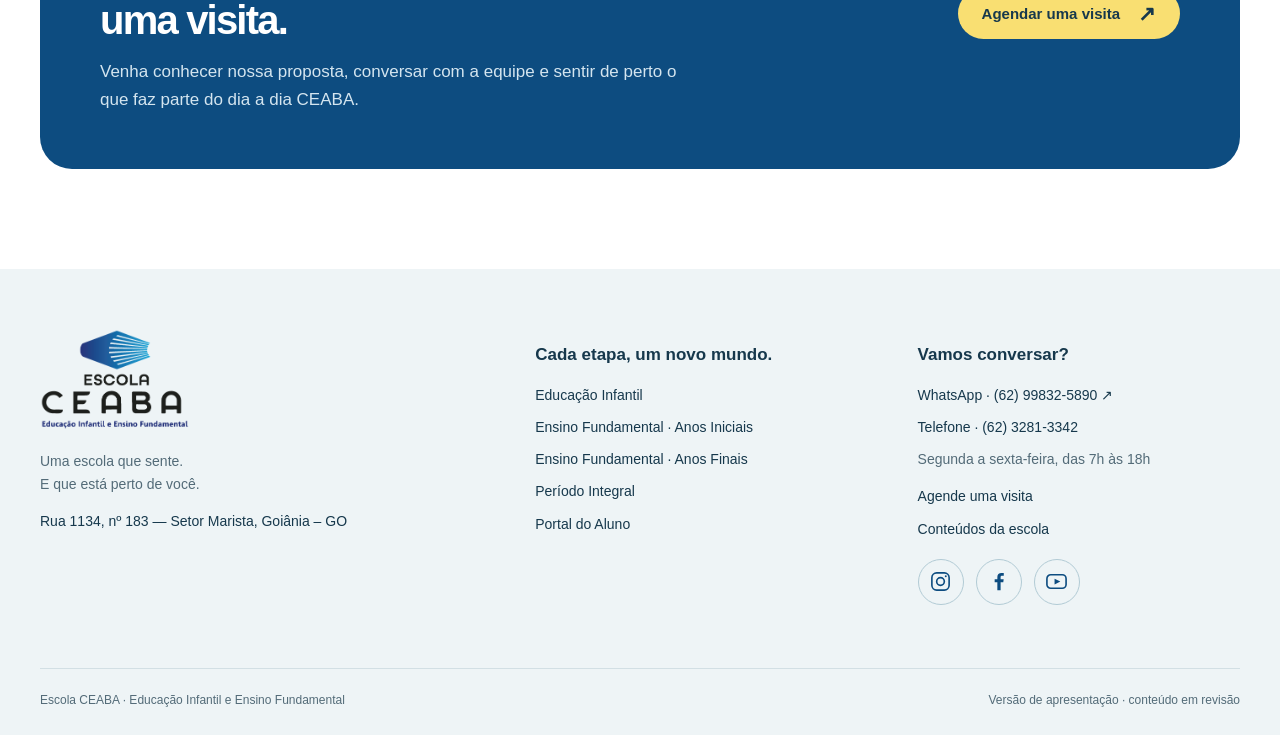
==== commit 0b5ae571: "Update Site source" ====
--- a/public/index.html
+++ b/public/index.html
@@ -7,11 +7,11 @@
 <body><a class="skip" href="#conteudo">Pular para o conteúdo</a><div class="topline">EDUCAÇÃO INFANTIL E ENSINO FUNDAMENTAL · ESCOLA CEABA</div>
 <header class="header"><div class="wrap"><a class="brand" href="index.html" aria-label="Escola CEABA — início"><img src="assets/logo.png" alt="Escola CEABA" width="137" height="91"></a>
 <button class="mobile-toggle" aria-controls="navigation" aria-expanded="false">Menu ☰</button>
-<nav class="nav" id="navigation" aria-label="Navegação principal"><a href="index.html" aria-current="page">Início</a><details><summary>Ensino</summary><div class="subnav"><a href="educacao-infantil.html">Educação Infantil</a><a href="anos-iniciais.html">Anos Iniciais · 1º ao 5º</a><a href="anos-finais.html">Anos Finais · 6º ao 9º</a></div></details><a href="blog.html">Blog</a><a href="contato.html">Contato</a><a class="button " href="https://wa.me/5562998325890?text=Ol%C3%A1%21%20Estou%20entrando%20em%20contato%20atrav%C3%A9s%20do%20SITE%20para%20agendar%20uma%20visita." target="_blank" rel="noopener noreferrer">Agendar visita<span class="arrow" aria-hidden="true">↗</span></a></nav></div></header>
+<nav class="nav" id="navigation" aria-label="Navegação principal"><a href="index.html" aria-current="page">Início</a><details><summary>Ensino</summary><div class="subnav"><a href="educacao-infantil.html">Educação Infantil</a><a href="anos-iniciais.html">Anos Iniciais · 1º ao 5º</a><a href="anos-finais.html">Anos Finais · 6º ao 9º</a></div></details><a href="integral.html">Integral</a><a href="blog.html">Blog</a><a href="portal-do-aluno.html">Portal do Aluno</a><a href="contato.html">Contato</a><a class="button " href="https://wa.me/5562998325890?text=Ol%C3%A1%21%20Estou%20entrando%20em%20contato%20atrav%C3%A9s%20do%20SITE%20para%20agendar%20uma%20visita." target="_blank" rel="noopener noreferrer">Agendar visita<span class="arrow" aria-hidden="true">↗</span></a></nav></div></header>
 <main id="conteudo"><section class="hero"><div class="wrap"><div class="hero-grid"><div><span class="eyebrow">ACOLHER. DESCOBRIR. TRANSFORMAR.</span><h1>Uma escola<br>que sente.<br><em>E que transforma.</em></h1><p class="intro">Da primeira descoberta aos novos desafios, um ensino que acolhe e coloca seu filho no centro da aprendizagem.</p><div class="hero-actions"><a class="button " href="https://wa.me/5562998325890?text=Ol%C3%A1%21%20Estou%20entrando%20em%20contato%20atrav%C3%A9s%20do%20SITE%20para%20agendar%20uma%20visita." target="_blank" rel="noopener noreferrer">Agendar uma visita<span class="arrow" aria-hidden="true">↗</span></a><a class="text-link" href="#ensino">Conheça nosso ensino ↓</a></div></div><div class="hero-visual"><span class="visual-circle" aria-hidden="true"></span><span class="sun" aria-hidden="true">✳</span><img src="assets/acolhimento.webp" alt="Crianças em uma atividade coletiva no espaço da Escola CEABA" class="photo-main" loading="eager" decoding="async"><img src="assets/infantil.webp" alt="Criança explorando materiais em uma vivência da Educação Infantil" class="photo-small" loading="eager" decoding="async"><div class="photo-note"><strong>Aprender com significado.</strong>Crescer com afeto e autonomia.</div></div></div><div class="hero-bottom"><span>Educação Infantil · 1 a 5 anos</span><span>Anos Iniciais · 1º ao 5º ano</span><span>Anos Finais · 6º ao 9º ano</span></div></div></section>
 <section class="section" id="ensino"><div class="wrap"><div class="section-head"><div><span class="eyebrow">UM CAMINHO, MUITAS DESCOBERTAS</span><h2>Um olhar especial<br>para cada etapa.</h2></div><p>Respeitamos cada fase do desenvolvimento, com experiências que conectam conhecimento, emoções e vida.</p></div><div class="stages"><a class="stage" href="educacao-infantil.html"><img src="assets/infantil.webp" alt="Vivência pedagógica da Escola CEABA" class="" loading="lazy" decoding="async"><div class="stage-body"><span class="label">Maternal I ao Nível II · 1 a 5 anos</span><h3>Educação Infantil</h3><p>Brincar, sentir, conviver e descobrir.</p><span class="more">Conheça esta etapa <span class="arrow" aria-hidden="true">↗</span></span></div></a><a class="stage" href="anos-iniciais.html"><img src="assets/iniciais.webp" alt="Vivência pedagógica da Escola CEABA" class="" loading="lazy" decoding="async"><div class="stage-body"><span class="label">1º ao 5º ano</span><h3>Anos Iniciais</h3><p>Conhecimento, criatividade e vínculos para construir uma base sólida.</p><span class="more">Conheça esta etapa <span class="arrow" aria-hidden="true">↗</span></span></div></a><a class="stage" href="anos-finais.html"><img src="assets/finais.webp" alt="Vivência pedagógica da Escola CEABA" class="" loading="lazy" decoding="async"><div class="stage-body"><span class="label">6º ao 9º ano</span><h3>Anos Finais</h3><p>Uma etapa de novas perguntas, escolhas e possibilidades.</p><span class="more">Conheça esta etapa <span class="arrow" aria-hidden="true">↗</span></span></div></a></div></div></section>
-<section class="section soft" id="proposta"><div class="wrap split"><div class="split-photo"><img src="assets/musica.webp" alt="Estudantes em uma atividade de musicalização na Escola CEABA" class="" loading="lazy" decoding="async"><div class="caption">VIVÊNCIAS REAIS. APRENDIZADOS QUE FICAM.</div></div><div><span class="eyebrow">NOSSO JEITO DE ENSINAR</span><h2>Conhecimento que faz sentido.<br>Relações que fazem a diferença.</h2><p>Acreditamos que aprender é construir junto. Nossa proposta sociointeracionista valoriza a curiosidade, a troca e a participação de cada estudante.</p><p>O cuidado com as emoções caminha ao lado do desenvolvimento acadêmico. Para crescer com autonomia, confiança e espaço para ser quem se é.</p><a class="text-link" href="blog-aprender-com-o-outro.html">Conheça nossa proposta <span class="arrow" aria-hidden="true">↗</span></a></div></div></section>
+<section class="section soft"><div class="wrap split"><div><span class="eyebrow">PERÍODO INTEGRAL</span><h2>Mais tempo para<br>aprender e conviver.</h2><p>Uma rotina que amplia as experiências da escola, com acompanhamento das tarefas, oficinas e atividades que conectam conhecimento, movimento e criatividade.</p><a class="button " href="integral.html">Conhecer o Integral<span class="arrow" aria-hidden="true">↗</span></a></div><div class="split-photo"><img src="assets/musica.webp" alt="Crianças em uma atividade coletiva na Escola CEABA" class="" loading="lazy" decoding="async"></div></div></section><section class="section soft" id="proposta"><div class="wrap split"><div class="split-photo"><img src="assets/musica.webp" alt="Estudantes em uma atividade de musicalização na Escola CEABA" class="" loading="lazy" decoding="async"><div class="caption">VIVÊNCIAS REAIS. APRENDIZADOS QUE FICAM.</div></div><div><span class="eyebrow">NOSSO JEITO DE ENSINAR</span><h2>Conhecimento que faz sentido.<br>Relações que fazem a diferença.</h2><p>Acreditamos que aprender é construir junto. Nossa proposta sociointeracionista valoriza a curiosidade, a troca e a participação de cada estudante.</p><p>O cuidado com as emoções caminha ao lado do desenvolvimento acadêmico. Para crescer com autonomia, confiança e espaço para ser quem se é.</p><a class="text-link" href="blog-aprender-com-o-outro.html">Conheça nossa proposta <span class="arrow" aria-hidden="true">↗</span></a></div></div></section>
 <section class="section"><div class="wrap"><div class="section-head"><div><span class="eyebrow">FORMAÇÃO PARA A VIDA</span><h2>Aprender vai além<br>do conteúdo.</h2></div><p>Experiências que integram o pensar, o sentir, o criar e o conviver.</p></div><div class="pillars"><div class="pillar"><span class="pillar-number">01 / CONVIVER</span><h3>Emoções têm espaço.</h3><p>Com o LIV, o reconhecimento dos sentimentos fortalece os vínculos e o cuidado consigo e com o outro.</p></div><div class="pillar"><span class="pillar-number">02 / COMUNICAR</span><h3>Novas formas de ver o mundo.</h3><p>O Programa Bilíngue amplia o contato com a língua inglesa e as possibilidades de comunicação.</p></div><div class="pillar"><span class="pillar-number">03 / EXPERIMENTAR</span><h3>Curiosidade em movimento.</h3><p>Oficinas, arte, ciência e projetos transformam perguntas em experiências e conhecimento.</p></div><div class="pillar"><span class="pillar-number">04 / PERTENCER</span><h3>Escola e família, juntas.</h3><p>Uma relação próxima que acolhe cada trajetória e participa de cada nova conquista.</p></div></div></div></section>
-<section class="section soft"><div class="wrap"><div class="section-head"><div><span class="eyebrow">APRENDIZAGEM EM CADA DETALHE</span><h2>Um pouco do nosso<br>universo pedagógico.</h2></div><a class="text-link" href="blog.html">Explorar conteúdos <span class="arrow" aria-hidden="true">↗</span></a></div><div class="story-grid"><article class="story cover-square"><a href="blog-escolher-escola-ideal.html"><img src="assets/blog-escolher-escola-ideal.webp" alt="Criança com mochila e caderno na capa Como Escolher uma Escola." class="" loading="lazy" decoding="async"><span class="eyebrow">Família e escola</span><h3>5 Coisas Que Você Precisa Saber Para Escolher a Escola Ideal</h3><p>Cinco questões para observar e conversar durante a escolha da escola para seus filhos.</p><span class="text-link">Ler artigo <span class="arrow" aria-hidden="true">↗</span></span></a></article><article class="story cover-square"><a href="blog-psicomotricidade.html"><img src="assets/blog-psicomotricidade.webp" alt="Criança em uma atividade motora na capa do artigo sobre psicomotricidade." class="" loading="lazy" decoding="async"><span class="eyebrow">Educação Infantil</span><h3>Psicomotricidade e o Desenvolvimento da Criança na Educação Infantil</h3><p>A infância que se move: corpo, emoção e aprendizagem.</p><span class="text-link">Ler artigo <span class="arrow" aria-hidden="true">↗</span></span></a></article><article class="story cover-square"><a href="blog-musicalizacao-infantil.html"><img src="assets/blog-musicalizacao-infantil.webp" alt="Professora e crianças com instrumentos na capa do artigo sobre musicalização." class="" loading="lazy" decoding="async"><span class="eyebrow">Musicalização</span><h3>Musicalização na Escola CEABA: uma sinfonia de aprendizado e desenvolvimento</h3><p>Som, ritmo e vivências musicais no desenvolvimento e na rotina da Escola CEABA.</p><span class="text-link">Ler artigo <span class="arrow" aria-hidden="true">↗</span></span></a></article></div></div></section><section class="section"><div class="wrap"><div class="wide-cta"><div><span class="eyebrow" style="color:#bce3ed">ESCOLA E FAMÍLIA, MAIS PERTO</span><h2>A próxima descoberta começa com uma visita.</h2><p>Venha conhecer nossa proposta, conversar com a equipe e sentir de perto o que faz parte do dia a dia CEABA.</p></div><a class="button yellow" href="https://wa.me/5562998325890?text=Ol%C3%A1%21%20Estou%20entrando%20em%20contato%20atrav%C3%A9s%20do%20SITE%20para%20agendar%20uma%20visita." target="_blank" rel="noopener noreferrer">Agendar uma visita<span class="arrow" aria-hidden="true">↗</span></a></div></div></section></main>
-<footer class="footer"><div class="wrap"><div class="footer-grid"><div><img src="assets/logo.png" alt="Escola CEABA" width="150" height="101" loading="lazy"><p>Uma escola que sente.<br>E que está perto de você.</p></div><div><h3>Cada etapa, um novo mundo.</h3><a href="educacao-infantil.html">Educação Infantil</a><a href="anos-iniciais.html">Ensino Fundamental · Anos Iniciais</a><a href="anos-finais.html">Ensino Fundamental · Anos Finais</a></div><div><h3>Vamos conversar?</h3><a href="https://wa.me/5562998325890?text=Ol%C3%A1%21%20Estou%20entrando%20em%20contato%20atrav%C3%A9s%20do%20SITE%20para%20agendar%20uma%20visita." target="_blank" rel="noopener noreferrer">WhatsApp · (62) 99832-5890 ↗</a><a href="contato.html">Agende uma visita</a><a href="blog.html">Conteúdos da escola</a><div class="social-links icon-links" role="group" aria-label="Redes sociais da Escola CEABA"><a href="https://www.instagram.com/escola.ceaba" target="_blank" rel="noopener noreferrer" title="Instagram" aria-label="Instagram da Escola CEABA (abre em nova aba)"><svg viewBox="0 0 24 24" width="23" height="23" fill="none" stroke="currentColor" stroke-width="1.7" aria-hidden="true" focusable="false"><rect x="3" y="3" width="18" height="18" rx="5"/><circle cx="12" cy="12" r="4"/><circle cx="17.5" cy="6.5" r="1" fill="currentColor" stroke="none"/></svg></a><a href="https://www.facebook.com/ceabagoiania" target="_blank" rel="noopener noreferrer" title="Facebook" aria-label="Facebook da Escola CEABA (abre em nova aba)"><svg viewBox="0 0 24 24" width="23" height="23" fill="none" stroke="currentColor" stroke-width="1.7" aria-hidden="true" focusable="false"><path d="M14.2 21v-8.2H17l.4-3.2h-3.2v-2c0-.9.3-1.5 1.6-1.5h1.7V3.2c-.3 0-1.3-.2-2.5-.2-2.5 0-4.2 1.5-4.2 4.3v2.3H8v3.2h2.8V21z" fill="currentColor" stroke="none"/></svg></a><a href="https://www.youtube.com/@escolaceaba/videos" target="_blank" rel="noopener noreferrer" title="YouTube" aria-label="YouTube da Escola CEABA (abre em nova aba)"><svg viewBox="0 0 24 24" width="23" height="23" fill="none" stroke="currentColor" stroke-width="1.7" aria-hidden="true" focusable="false"><rect x="2" y="5" width="20" height="14" rx="4"/><path d="m10 9 6 3-6 3z" fill="currentColor" stroke="none"/></svg></a></div></div></div><div class="footer-bottom"><span>Escola CEABA · Educação Infantil e Ensino Fundamental</span><span>Versão de apresentação · conteúdo em revisão</span></div></div></footer>
+<section class="section soft"><div class="wrap"><div class="section-head"><div><span class="eyebrow">APRENDIZAGEM EM CADA DETALHE</span><h2>Um pouco do nosso<br>universo pedagógico.</h2></div><a class="text-link" href="blog.html">Explorar conteúdos <span class="arrow" aria-hidden="true">↗</span></a></div><div class="story-grid"><article class="story cover-square"><a href="blog-escolher-escola-ideal.html"><img src="assets/blog-escolher-escola-ideal.webp" alt="Criança com mochila e caderno na capa Como Escolher uma Escola." class="" loading="lazy" decoding="async"><span class="eyebrow">Família e escola</span><h3>5 Coisas Que Você Precisa Saber Para Escolher a Escola Ideal</h3><p>Cinco questões para observar e conversar durante a escolha da escola para seus filhos.</p><span class="text-link">Ler artigo <span class="arrow" aria-hidden="true">↗</span></span></a></article><article class="story cover-square"><a href="blog-psicomotricidade.html"><img src="assets/blog-psicomotricidade.webp" alt="Criança em uma atividade motora na capa do artigo sobre psicomotricidade." class="" loading="lazy" decoding="async"><span class="eyebrow">Educação Infantil</span><h3>Psicomotricidade e o Desenvolvimento da Criança na Educação Infantil</h3><p>A infância que se move: corpo, emoção e aprendizagem.</p><span class="text-link">Ler artigo <span class="arrow" aria-hidden="true">↗</span></span></a></article><article class="story cover-square"><a href="blog-musicalizacao-infantil.html"><img src="assets/blog-musicalizacao-infantil.webp" alt="Professora e crianças com instrumentos na capa do artigo sobre musicalização." class="" loading="lazy" decoding="async"><span class="eyebrow">Musicalização</span><h3>Musicalização na Escola CEABA: uma sinfonia de aprendizado e desenvolvimento</h3><p>Som, ritmo e vivências musicais no desenvolvimento e na rotina da Escola CEABA.</p><span class="text-link">Ler artigo <span class="arrow" aria-hidden="true">↗</span></span></a></article></div></div></section><section class="section" id="depoimentos"><div class="wrap"><div class="section-head"><div><span class="eyebrow">VÍNCULOS QUE FAZEM PARTE</span><h2>Quem vive o CEABA<br>tem o que contar.</h2></div><p>Palavras de famílias que fazem parte da nossa história.</p></div><div class="testimonials"><figure class="testimonial"><span class="quote-mark" aria-hidden="true">“</span><blockquote>Estou adorando essa escola! Minha filha está aprendendo e brincando muito.</blockquote><figcaption>Mirelle Braga Carneiro</figcaption></figure><figure class="testimonial"><span class="quote-mark" aria-hidden="true">“</span><blockquote>Muito atenciosos. (…) minha filha se adaptou e foi muito bem recebida.</blockquote><figcaption>Lucília Santana</figcaption></figure><figure class="testimonial"><span class="quote-mark" aria-hidden="true">“</span><blockquote>O CEABA é a extensão da educação que damos em nossa casa para a nossa filhota …</blockquote><figcaption>Rubens Swistalski</figcaption></figure></div></div></section><section class="section soft" id="instagram"><div class="wrap"><div class="section-head"><div><span class="eyebrow">ACONTECE NO CEABA</span><h2>Um cotidiano cheio<br>de descobertas.</h2></div><p>Projetos, encontros e momentos que aproximam nossa comunidade. Acompanhe a escola também no Instagram.</p></div><div class="instagram-invite"><div><span class="eyebrow">@ESCOLA.CEABA</span><h3>Mais perto da nossa rotina.</h3><p>Veja as publicações da escola e acompanhe as novidades no perfil oficial.</p></div><a class="button outline" href="https://www.instagram.com/escola.ceaba" target="_blank" rel="noopener noreferrer">Acompanhar no Instagram<span class="arrow" aria-hidden="true">↗</span></a></div></div></section><section class="section"><div class="wrap"><div class="wide-cta"><div><span class="eyebrow" style="color:#bce3ed">ESCOLA E FAMÍLIA, MAIS PERTO</span><h2>A próxima descoberta começa com uma visita.</h2><p>Venha conhecer nossa proposta, conversar com a equipe e sentir de perto o que faz parte do dia a dia CEABA.</p></div><a class="button yellow" href="https://wa.me/5562998325890?text=Ol%C3%A1%21%20Estou%20entrando%20em%20contato%20atrav%C3%A9s%20do%20SITE%20para%20agendar%20uma%20visita." target="_blank" rel="noopener noreferrer">Agendar uma visita<span class="arrow" aria-hidden="true">↗</span></a></div></div></section></main>
+<footer class="footer"><div class="wrap"><div class="footer-grid"><div><img src="assets/logo.png" alt="Escola CEABA" width="150" height="101" loading="lazy"><p>Uma escola que sente.<br>E que está perto de você.</p><a href="https://maps.app.goo.gl/WpX1V1PkWK7XWChd8" target="_blank" rel="noopener noreferrer">Rua 1134, nº 183 — Setor Marista, Goiânia – GO</a></div><div><h3>Cada etapa, um novo mundo.</h3><a href="educacao-infantil.html">Educação Infantil</a><a href="anos-iniciais.html">Ensino Fundamental · Anos Iniciais</a><a href="anos-finais.html">Ensino Fundamental · Anos Finais</a><a href="integral.html">Período Integral</a><a href="portal-do-aluno.html">Portal do Aluno</a></div><div><h3>Vamos conversar?</h3><a href="https://wa.me/5562998325890?text=Ol%C3%A1%21%20Estou%20entrando%20em%20contato%20atrav%C3%A9s%20do%20SITE%20para%20agendar%20uma%20visita." target="_blank" rel="noopener noreferrer">WhatsApp · (62) 99832-5890 ↗</a><a href="tel:+556232813342">Telefone · (62) 3281-3342</a><p>Segunda a sexta-feira, das 7h às 18h</p><a href="contato.html">Agende uma visita</a><a href="blog.html">Conteúdos da escola</a><div class="social-links icon-links" role="group" aria-label="Redes sociais da Escola CEABA"><a href="https://www.instagram.com/escola.ceaba" target="_blank" rel="noopener noreferrer" title="Instagram" aria-label="Instagram da Escola CEABA (abre em nova aba)"><svg viewBox="0 0 24 24" width="23" height="23" fill="none" stroke="currentColor" stroke-width="1.7" aria-hidden="true" focusable="false"><rect x="3" y="3" width="18" height="18" rx="5"/><circle cx="12" cy="12" r="4"/><circle cx="17.5" cy="6.5" r="1" fill="currentColor" stroke="none"/></svg></a><a href="https://www.facebook.com/ceabagoiania" target="_blank" rel="noopener noreferrer" title="Facebook" aria-label="Facebook da Escola CEABA (abre em nova aba)"><svg viewBox="0 0 24 24" width="23" height="23" fill="none" stroke="currentColor" stroke-width="1.7" aria-hidden="true" focusable="false"><path d="M14.2 21v-8.2H17l.4-3.2h-3.2v-2c0-.9.3-1.5 1.6-1.5h1.7V3.2c-.3 0-1.3-.2-2.5-.2-2.5 0-4.2 1.5-4.2 4.3v2.3H8v3.2h2.8V21z" fill="currentColor" stroke="none"/></svg></a><a href="https://www.youtube.com/@escolaceaba/videos" target="_blank" rel="noopener noreferrer" title="YouTube" aria-label="YouTube da Escola CEABA (abre em nova aba)"><svg viewBox="0 0 24 24" width="23" height="23" fill="none" stroke="currentColor" stroke-width="1.7" aria-hidden="true" focusable="false"><rect x="2" y="5" width="20" height="14" rx="4"/><path d="m10 9 6 3-6 3z" fill="currentColor" stroke="none"/></svg></a></div></div></div><div class="footer-bottom"><span>Escola CEABA · Educação Infantil e Ensino Fundamental</span><span>Versão de apresentação · conteúdo em revisão</span></div></div></footer>
 <a class="whatsapp" href="https://wa.me/5562998325890?text=Ol%C3%A1%21%20Estou%20entrando%20em%20contato%20atrav%C3%A9s%20do%20SITE%20para%20agendar%20uma%20visita." target="_blank" rel="noopener noreferrer" aria-label="Conversar com a Escola CEABA pelo WhatsApp (abre em nova aba)">Vamos conversar? ↗</a></body></html>
--- a/public/assets/style.css
+++ b/public/assets/style.css
@@ -17,3 +17,20 @@
 .social-links.icon-links{gap:12px;align-items:center}
 .social-links.icon-links a{display:inline-flex;align-items:center;justify-content:center;width:46px;height:46px;margin:0;border:1px solid #b2cbd5;border-radius:50%;color:var(--navy);text-decoration:none;transition:background .2s,color .2s}
 .social-links.icon-links a:hover{background:var(--navy);color:white;border-color:var(--navy)}
+
+.testimonials{display:grid;grid-template-columns:repeat(3,1fr);gap:25px}
+.testimonial{margin:0;padding:30px;background:var(--paper);border:1px solid var(--line);border-radius:24px;display:flex;flex-direction:column}
+.testimonial .quote-mark{font-size:70px;height:52px}
+.testimonial blockquote{margin:0 0 30px;font-size:19px;line-height:1.65;color:var(--ink)}
+.testimonial figcaption{font-size:14px;font-weight:700;color:var(--navy);margin-top:auto}
+.instagram-invite{border-top:1px solid var(--line);padding-top:35px;display:flex;gap:35px;justify-content:space-between;align-items:center}
+.instagram-invite h3{font-size:30px}.instagram-invite p{margin-bottom:0;max-width:650px}.instagram-invite .button{flex-shrink:0}
+.instagram-widget{margin-bottom:30px;overflow:hidden;border-radius:20px;background:white}
+.platforms{display:grid;grid-template-columns:repeat(3,1fr);gap:25px}
+.platform-card{border:1px solid var(--line);padding:32px;border-radius:24px;display:flex;flex-direction:column;background:var(--paper)}
+.platform-card h2{font-size:36px}.platform-card p{font-size:16px;margin-bottom:30px}.platform-card .button{margin-top:auto;align-self:flex-start}
+.portal-help{margin:55px auto 0;max-width:800px;border-top:1px solid var(--line);padding-top:40px}.portal-help h2{font-size:34px}
+.contact-location address{font-style:normal;font-size:21px;line-height:1.7;margin-bottom:25px}.contact-location address span{font-size:16px;color:var(--muted)}
+.contact-location h3{font-size:24px;margin-top:35px}.contact-number{font-size:18px}.contact-separator{border-top:1px solid var(--line);margin:30px 0}.contact-box .contact-separator+h3{font-size:22px}
+@media(max-width:1050px){.mobile-toggle{display:block;padding:10px 16px;background:white;border:1px solid var(--line);border-radius:30px;font-size:14px}.nav{display:none;position:absolute;top:100%;left:0;width:100%;max-height:calc(100dvh - 100px);overflow:auto;background:white;padding:20px;box-shadow:0 20px 30px #123b5015;align-items:stretch;gap:7px;border-bottom:1px solid var(--line)}.nav.open{display:flex;flex-direction:column}.nav>a:not(.button),.nav summary{padding:10px}.subnav{position:static;box-shadow:none;margin-bottom:10px;min-width:0;border:0;background:var(--paper)}}
+@media(max-width:760px){.testimonials,.platforms{grid-template-columns:1fr}.instagram-invite{display:block}.instagram-invite .button{margin-top:25px}.testimonial{padding:25px}.platform-card{padding:28px}.contact-location address{font-size:19px}}
